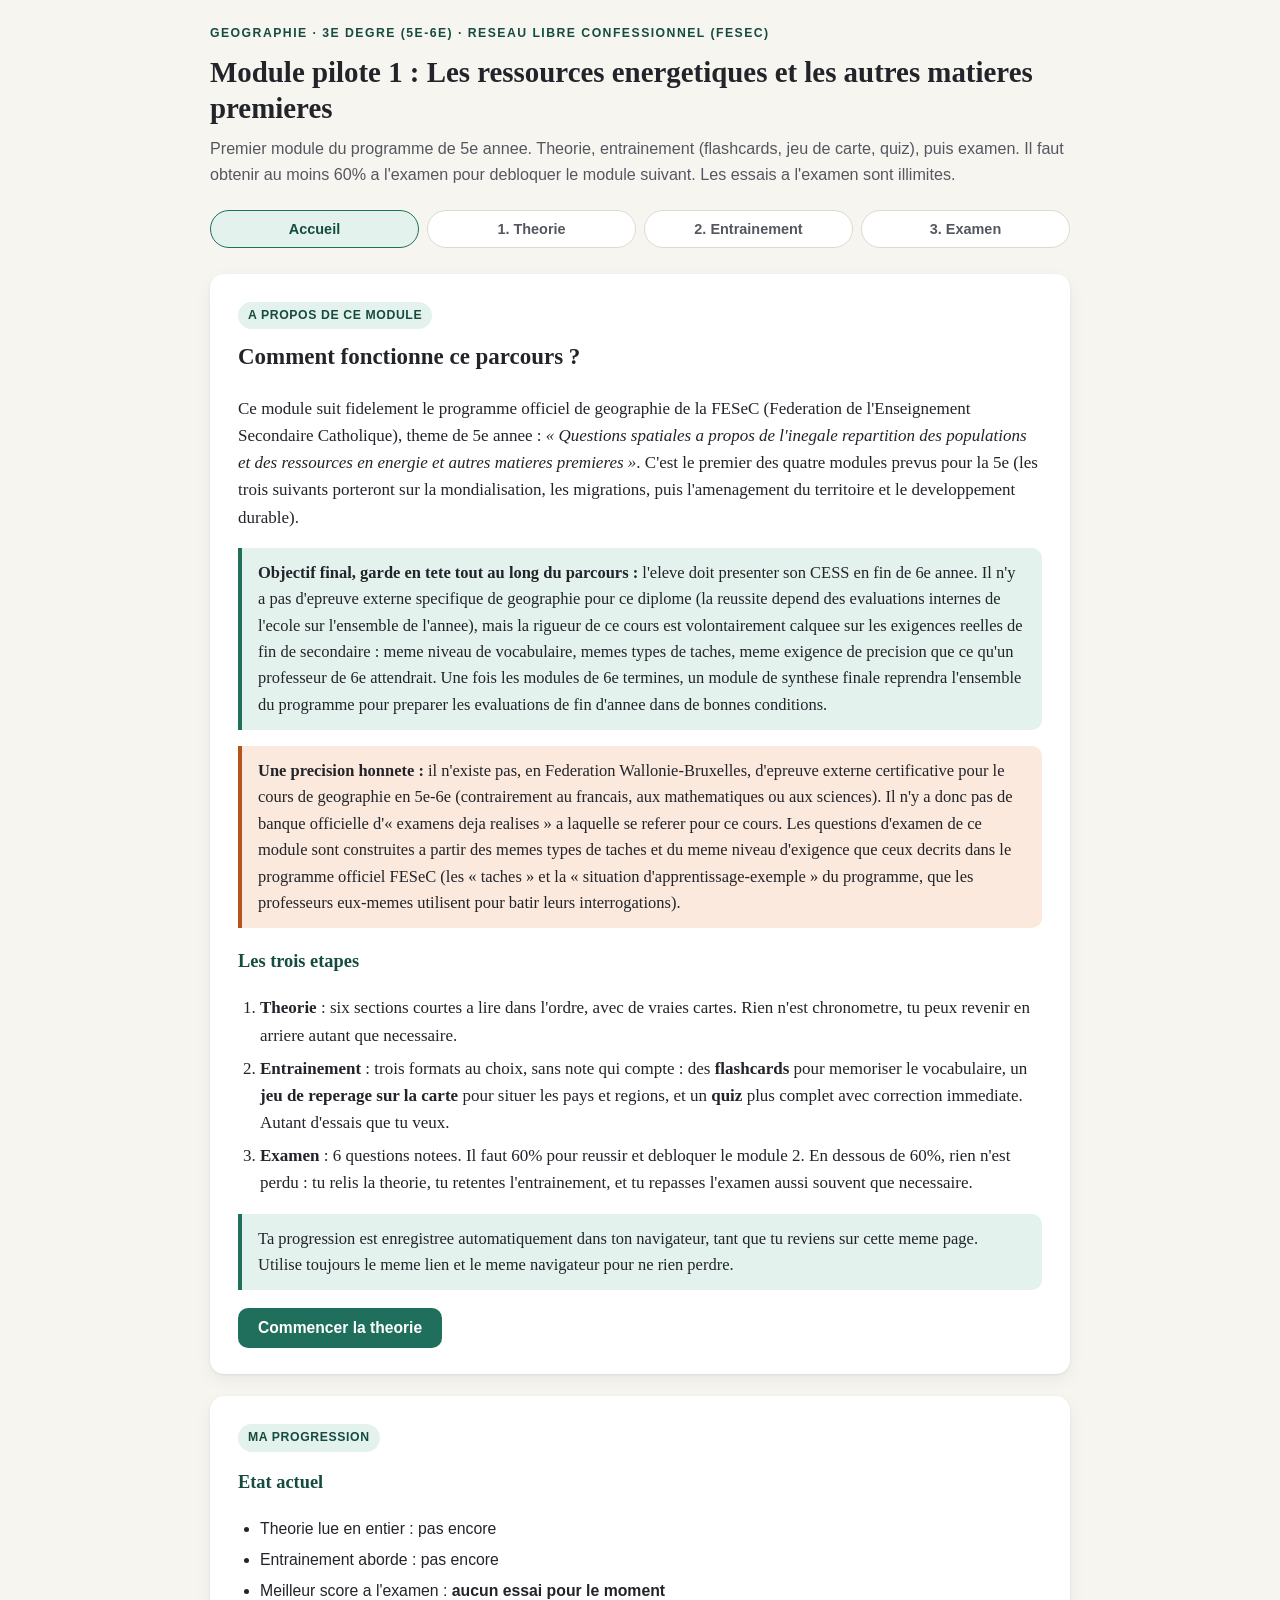
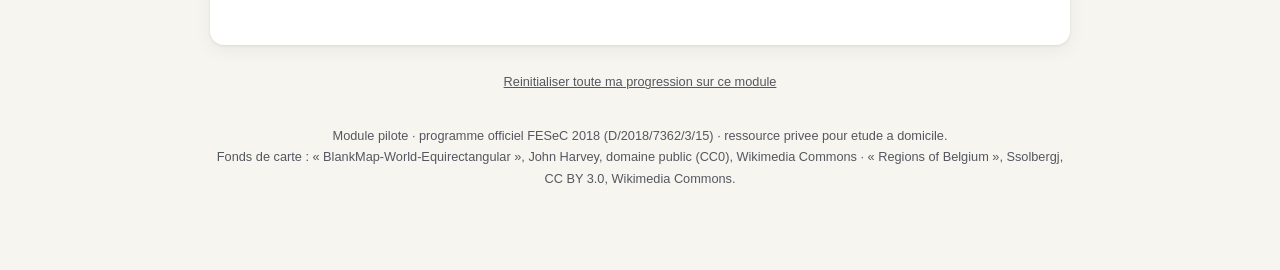
==== index.html @ 1ab4c72f "Ajoute le module pilote 1 : ressources energetiques et matieres premieres Theorie avec vraies cartes" ====
<!DOCTYPE html>
<html lang="fr">
<head>
<meta charset="UTF-8">
<meta name="viewport" content="width=device-width, initial-scale=1.0">
<title>Geographie 5e - Module 1 : Ressources energetiques</title>
<style>
  :root{
    --bg:#f7f5f0;
    --panel:#ffffff;
    --ink:#22242a;
    --ink-soft:#54575f;
    --accent:#1f6f5c;
    --accent-dark:#154c3f;
    --accent-soft:#e4f2ee;
    --warn:#b5541c;
    --warn-soft:#fbe9dd;
    --danger:#a3283f;
    --danger-soft:#fbe4e8;
    --ok:#1f6f5c;
    --ok-soft:#e4f2ee;
    --border:#dedad0;
    --shadow: 0 1px 3px rgba(0,0,0,0.08), 0 6px 18px rgba(0,0,0,0.05);
    --radius: 14px;
    font-size: 17px;
  }
  *{box-sizing:border-box;}
  body{
    margin:0;
    background:var(--bg);
    color:var(--ink);
    font-family: "Iowan Old Style","Georgia","Charter",serif;
    line-height:1.6;
  }
  .app{
    max-width: 900px;
    margin: 0 auto;
    padding: 24px 20px 80px;
  }
  header.top{
    display:flex;
    flex-direction:column;
    gap:10px;
    margin-bottom: 22px;
  }
  .eyebrow{
    font-family: "Helvetica Neue", Arial, sans-serif;
    text-transform: uppercase;
    letter-spacing: 0.12em;
    font-size: 0.72rem;
    color: var(--accent-dark);
    font-weight: 700;
  }
  h1{
    font-size: 1.7rem;
    margin: 0;
    line-height:1.25;
  }
  .subtitle{
    color: var(--ink-soft);
    font-family: "Helvetica Neue", Arial, sans-serif;
    font-size: 0.95rem;
    margin: 0;
  }

  nav.stepper{
    display:flex;
    gap:8px;
    flex-wrap:wrap;
    font-family: "Helvetica Neue", Arial, sans-serif;
    margin: 18px 0 26px;
  }
  .step-btn{
    flex:1 1 140px;
    border: 1.5px solid var(--border);
    background: var(--panel);
    border-radius: 999px;
    padding: 10px 14px;
    font-size: 0.85rem;
    font-weight:600;
    color: var(--ink-soft);
    cursor:pointer;
    text-align:center;
    transition: all .15s ease;
  }
  .step-btn.active{
    border-color: var(--accent);
    color: var(--accent-dark);
    background: var(--accent-soft);
  }
  .step-btn.done::before{
    content: "\2713  ";
  }

  .panel{
    background: var(--panel);
    border-radius: var(--radius);
    box-shadow: var(--shadow);
    padding: 26px 28px;
    margin-bottom: 22px;
  }

  .badge{
    display:inline-block;
    font-family:"Helvetica Neue", Arial, sans-serif;
    font-size:0.72rem;
    font-weight:700;
    letter-spacing:.05em;
    text-transform:uppercase;
    padding: 4px 10px;
    border-radius: 999px;
    background: var(--accent-soft);
    color: var(--accent-dark);
    margin-bottom: 10px;
  }
  .badge.warn{ background:var(--warn-soft); color:var(--warn); }

  h2{ font-size:1.35rem; margin-top:0; }
  h3{ font-size:1.08rem; color:var(--accent-dark); }

  .callout{
    border-left: 4px solid var(--accent);
    background: var(--accent-soft);
    padding: 12px 16px;
    border-radius: 0 10px 10px 0;
    margin: 16px 0;
    font-size: 0.97rem;
  }
  .callout.warn{ border-color: var(--warn); background: var(--warn-soft); }
  .callout.piege{ border-color:#8a6d1f; background:#fbf3dd; }

  table.data{
    width:100%;
    border-collapse: collapse;
    margin: 14px 0;
    font-family:"Helvetica Neue", Arial, sans-serif;
    font-size: 0.92rem;
  }
  table.data caption{
    text-align:left;
    font-size: 0.8rem;
    color: var(--ink-soft);
    margin-bottom:6px;
    font-style: italic;
  }
  table.data th, table.data td{
    border: 1px solid var(--border);
    padding: 8px 10px;
    text-align:left;
  }
  table.data th{ background: #f0ede4; }

  /* --- cartes reelles --- */
  .world-map-wrap{
    position:relative;
    width:100%;
    background:#eaf1ee;
    border-radius: 10px;
    overflow:hidden;
    margin: 14px 0;
  }
  .world-map-base{ width:100%; display:block; }
  .world-map-overlay{ position:absolute; top:0; left:0; width:100%; height:100%; }
  .map-caption{
    font-family:"Helvetica Neue", Arial, sans-serif;
    font-size: 0.78rem;
    color: var(--ink-soft);
    font-style: italic;
    margin-top: -6px;
    margin-bottom: 14px;
  }
  .belgium-map-wrap{
    max-width: 320px;
    margin: 14px auto;
  }
  .belgium-map-wrap svg{ width:100%; height:auto; display:block; }
  .belgium-legend{
    display:flex;
    gap:16px;
    flex-wrap:wrap;
    justify-content:center;
    font-family:"Helvetica Neue", Arial, sans-serif;
    font-size: 0.82rem;
    margin-top: 8px;
  }
  .belgium-legend span{ display:flex; align-items:center; gap:6px; }
  .legend-dot{ width:12px; height:12px; border-radius:3px; display:inline-block; }

  .btn{
    font-family:"Helvetica Neue", Arial, sans-serif;
    font-weight:700;
    font-size: 0.92rem;
    padding: 11px 20px;
    border-radius: 10px;
    border: none;
    cursor:pointer;
    background: var(--accent);
    color: #fff;
    transition: transform .1s ease, background .15s ease;
  }
  .btn:hover{ background: var(--accent-dark); }
  .btn:active{ transform: scale(0.98); }
  .btn.secondary{
    background: transparent;
    color: var(--accent-dark);
    border: 1.5px solid var(--accent);
  }
  .btn:disabled{ opacity:0.4; cursor:not-allowed; }
  .btn-row{ display:flex; gap:10px; flex-wrap:wrap; margin-top: 18px; }

  .theory-nav{
    display:flex;
    justify-content:space-between;
    align-items:center;
    margin-top: 24px;
    font-family:"Helvetica Neue", Arial, sans-serif;
  }
  .theory-progress{ font-size:0.8rem; color:var(--ink-soft); }

  .question{
    border-top: 1px solid var(--border);
    padding-top: 18px;
    margin-top: 18px;
  }
  .question:first-of-type{ border-top:none; margin-top:0; padding-top:0; }
  .q-number{
    font-family:"Helvetica Neue", Arial, sans-serif;
    font-size:0.75rem;
    font-weight:700;
    color: var(--accent-dark);
    text-transform:uppercase;
    letter-spacing:.05em;
  }
  .q-points{ color: var(--ink-soft); font-weight:400; }
  .q-prompt{ margin: 6px 0 12px; font-size:1.02rem; }

  .options label{
    display:block;
    padding: 9px 12px;
    border: 1.5px solid var(--border);
    border-radius: 10px;
    margin-bottom: 8px;
    cursor:pointer;
    font-family:"Helvetica Neue", Arial, sans-serif;
    font-size: 0.94rem;
  }
  .options label:hover{ border-color: var(--accent); }
  .options input{ margin-right:8px; }

  select.match-select{
    font-family:"Helvetica Neue", Arial, sans-serif;
    padding: 6px 8px;
    border-radius: 8px;
    border: 1.5px solid var(--border);
    font-size: 0.9rem;
  }
  .match-row{
    display:flex;
    justify-content:space-between;
    align-items:center;
    gap: 12px;
    padding: 8px 0;
  }
  .match-row .left{ font-size:0.94rem; }

  textarea.open-answer{
    width:100%;
    min-height: 90px;
    font-family: "Iowan Old Style","Georgia",serif;
    font-size: 0.96rem;
    padding: 10px;
    border-radius: 10px;
    border: 1.5px solid var(--border);
    resize: vertical;
  }
  input.text-answer{
    font-family:"Helvetica Neue", Arial, sans-serif;
    padding: 8px 10px;
    border-radius: 8px;
    border: 1.5px solid var(--border);
    font-size: 0.94rem;
    width: 240px;
    max-width:100%;
  }

  .feedback{
    margin-top: 10px;
    padding: 10px 14px;
    border-radius: 10px;
    font-family:"Helvetica Neue", Arial, sans-serif;
    font-size: 0.9rem;
    display:none;
  }
  .feedback.show{ display:block; }
  .feedback.correct{ background: var(--ok-soft); color: var(--accent-dark); }
  .feedback.incorrect{ background: var(--danger-soft); color: var(--danger); }
  .feedback.partial{ background: var(--warn-soft); color: var(--warn); }
  .feedback .model{ margin-top:8px; font-style: italic; color: var(--ink-soft); }

  .check-btn{
    margin-top: 10px;
    font-family:"Helvetica Neue", Arial, sans-serif;
    font-size: 0.85rem;
    padding: 7px 14px;
    border-radius: 8px;
    border: 1.5px solid var(--accent);
    background: #fff;
    color: var(--accent-dark);
    cursor:pointer;
    font-weight:600;
  }

  .score-box{ text-align:center; padding: 28px 20px; }
  .score-number{
    font-family:"Helvetica Neue", Arial, sans-serif;
    font-size: 3rem;
    font-weight: 800;
    margin: 6px 0;
  }
  .score-number.pass{ color: var(--accent-dark); }
  .score-number.fail{ color: var(--danger); }

  .lock-card{
    border: 1.5px dashed var(--border);
    border-radius: var(--radius);
    padding: 22px;
    text-align:center;
    color: var(--ink-soft);
    font-family:"Helvetica Neue", Arial, sans-serif;
  }
  .unlock-card{
    border: 1.5px solid var(--accent);
    background: var(--accent-soft);
    border-radius: var(--radius);
    padding: 22px;
    text-align:center;
  }

  footer.foot{
    text-align:center;
    color: var(--ink-soft);
    font-family:"Helvetica Neue", Arial, sans-serif;
    font-size: 0.75rem;
    margin-top: 30px;
    line-height:1.7;
  }

  .view{ display:none; }
  .view.active{ display:block; }

  .reset-link{
    font-family:"Helvetica Neue", Arial, sans-serif;
    font-size: 0.75rem;
    color: var(--ink-soft);
    text-decoration: underline;
    cursor:pointer;
    background:none;
    border:none;
    padding:0;
  }

  ul.clean, ol.clean{ padding-left: 22px; }
  ul.clean li, ol.clean li{ margin-bottom: 6px; }

  .attempts-history{
    font-family:"Helvetica Neue", Arial, sans-serif;
    font-size: 0.85rem;
    color: var(--ink-soft);
    margin-top: 18px;
  }
  .attempts-history table{ width:100%; border-collapse:collapse; }
  .attempts-history td, .attempts-history th{ padding:4px 8px; border-bottom:1px solid var(--border); }

  /* --- sous-navigation Exercices --- */
  .subnav{
    display:flex;
    gap:8px;
    flex-wrap:wrap;
    margin-bottom: 18px;
    font-family:"Helvetica Neue", Arial, sans-serif;
  }
  .subnav-btn{
    border: 1.5px solid var(--border);
    background: #fff;
    border-radius: 999px;
    padding: 7px 16px;
    font-size: 0.83rem;
    font-weight:600;
    color: var(--ink-soft);
    cursor:pointer;
  }
  .subnav-btn.active{ border-color: var(--accent); background: var(--accent-soft); color: var(--accent-dark); }
  .ex-tab{ display:none; }
  .ex-tab.active{ display:block; }

  /* --- flashcards --- */
  .flashcard{
    perspective: 1200px;
    width: 100%;
    max-width: 440px;
    height: 220px;
    margin: 6px auto 16px;
    cursor: pointer;
  }
  .flashcard-inner{
    position: relative;
    width:100%; height:100%;
    transition: transform .5s;
    transform-style: preserve-3d;
  }
  .flashcard.flipped .flashcard-inner{ transform: rotateY(180deg); }
  .flashcard-face{
    position:absolute; inset:0;
    backface-visibility:hidden;
    border-radius: 14px;
    display:flex; align-items:center; justify-content:center;
    text-align:center; padding: 22px;
    box-shadow: var(--shadow);
    font-family:"Helvetica Neue", Arial, sans-serif;
  }
  .flashcard-face.front{ background: var(--accent-soft); color: var(--accent-dark); font-weight:700; font-size: 1.3rem; }
  .flashcard-face.back{ background:#fff; border: 1.5px solid var(--accent); color: var(--ink); font-size: 0.98rem; transform: rotateY(180deg); }
  .flashcard-progress{
    text-align:center;
    font-family:"Helvetica Neue", Arial, sans-serif;
    font-size: 0.85rem;
    color: var(--ink-soft);
    margin-bottom: 6px;
  }
  .fc-controls{ display:flex; gap:10px; justify-content:center; flex-wrap:wrap; margin-top:10px; }
  .btn.know{ background: var(--accent); }
  .btn.review{ background: var(--warn); }

  /* --- jeu de la carte --- */
  .game-score{
    font-family:"Helvetica Neue", Arial, sans-serif;
    font-size: 0.85rem;
    color: var(--ink-soft);
    margin-bottom: 6px;
  }
</style>
</head>
<body>
<div class="app">

  <header class="top">
    <div class="eyebrow">Geographie &middot; 3e degre (5e-6e) &middot; Reseau libre confessionnel (FESeC)</div>
    <h1>Module pilote 1 : Les ressources energetiques et les autres matieres premieres</h1>
    <p class="subtitle">Premier module du programme de 5e annee. Theorie, entrainement (flashcards, jeu de carte, quiz), puis examen. Il faut obtenir au moins 60% a l'examen pour debloquer le module suivant. Les essais a l'examen sont illimites.</p>
  </header>

  <nav class="stepper">
    <button class="step-btn" data-view="accueil" onclick="goTo('accueil')">Accueil</button>
    <button class="step-btn" data-view="theorie" onclick="goTo('theorie')">1. Theorie</button>
    <button class="step-btn" data-view="exercices" onclick="goTo('exercices')">2. Entrainement</button>
    <button class="step-btn" data-view="examen" onclick="goTo('examen')">3. Examen</button>
  </nav>

  <!-- ================= ACCUEIL ================= -->
  <section id="view-accueil" class="view">
    <div class="panel">
      <span class="badge">A propos de ce module</span>
      <h2>Comment fonctionne ce parcours ?</h2>
      <p>Ce module suit fidelement le programme officiel de geographie de la FESeC (Federation de l'Enseignement Secondaire Catholique), theme de 5e annee : <em>« Questions spatiales a propos de l'inegale repartition des populations et des ressources en energie et autres matieres premieres »</em>. C'est le premier des quatre modules prevus pour la 5e (les trois suivants porteront sur la mondialisation, les migrations, puis l'amenagement du territoire et le developpement durable).</p>
      <div class="callout">
        <strong>Objectif final, garde en tete tout au long du parcours :</strong> l'eleve doit presenter son CESS en fin de 6e annee. Il n'y a pas d'epreuve externe specifique de geographie pour ce diplome (la reussite depend des evaluations internes de l'ecole sur l'ensemble de l'annee), mais la rigueur de ce cours est volontairement calquee sur les exigences reelles de fin de secondaire : meme niveau de vocabulaire, memes types de taches, meme exigence de precision que ce qu'un professeur de 6e attendrait. Une fois les modules de 6e termines, un module de synthese finale reprendra l'ensemble du programme pour preparer les evaluations de fin d'annee dans de bonnes conditions.
      </div>
      <div class="callout warn">
        <strong>Une precision honnete :</strong> il n'existe pas, en Federation Wallonie-Bruxelles, d'epreuve externe certificative pour le cours de geographie en 5e-6e (contrairement au francais, aux mathematiques ou aux sciences). Il n'y a donc pas de banque officielle d'« examens deja realises » a laquelle se referer pour ce cours. Les questions d'examen de ce module sont construites a partir des memes types de taches et du meme niveau d'exigence que ceux decrits dans le programme officiel FESeC (les « taches » et la « situation d'apprentissage-exemple » du programme, que les professeurs eux-memes utilisent pour batir leurs interrogations).
      </div>
      <h3>Les trois etapes</h3>
      <ol class="clean">
        <li><strong>Theorie</strong> : six sections courtes a lire dans l'ordre, avec de vraies cartes. Rien n'est chronometre, tu peux revenir en arriere autant que necessaire.</li>
        <li><strong>Entrainement</strong> : trois formats au choix, sans note qui compte : des <strong>flashcards</strong> pour memoriser le vocabulaire, un <strong>jeu de reperage sur la carte</strong> pour situer les pays et regions, et un <strong>quiz</strong> plus complet avec correction immediate. Autant d'essais que tu veux.</li>
        <li><strong>Examen</strong> : 6 questions notees. Il faut 60% pour reussir et debloquer le module 2. En dessous de 60%, rien n'est perdu : tu relis la theorie, tu retentes l'entrainement, et tu repasses l'examen aussi souvent que necessaire.</li>
      </ol>
      <div class="callout">
        Ta progression est enregistree automatiquement dans ton navigateur, tant que tu reviens sur cette meme page. Utilise toujours le meme lien et le meme navigateur pour ne rien perdre.
      </div>
      <div class="btn-row">
        <button class="btn" onclick="goTo('theorie')">Commencer la theorie</button>
      </div>
    </div>

    <div id="progress-summary" class="panel"></div>

    <div style="text-align:center; margin-top: 10px;">
      <button class="reset-link" onclick="resetProgress()">Reinitialiser toute ma progression sur ce module</button>
    </div>
  </section>

  <!-- ================= THEORIE ================= -->
  <section id="view-theorie" class="view">
    <div class="panel">
      <span class="badge">Theorie</span>
      <div id="theory-slides"></div>
      <div class="theory-nav">
        <button class="btn secondary" id="theory-prev" onclick="theoryStep(-1)">Precedent</button>
        <span class="theory-progress" id="theory-progress-label"></span>
        <button class="btn" id="theory-next" onclick="theoryStep(1)">Suivant</button>
      </div>
    </div>
  </section>

  <!-- ================= EXERCICES / ENTRAINEMENT ================= -->
  <section id="view-exercices" class="view">
    <div class="panel">
      <span class="badge">Entrainement</span>
      <h2>Entraine-toi sans pression</h2>
      <p>Rien ici ne compte pour une note. Choisis un format, autant de fois que tu veux.</p>
      <div class="subnav">
        <button class="subnav-btn active" id="subnav-flashcards" onclick="switchExTab('flashcards')">Flashcards</button>
        <button class="subnav-btn" id="subnav-jeu" onclick="switchExTab('jeu')">Jeu de la carte</button>
        <button class="subnav-btn" id="subnav-quiz" onclick="switchExTab('quiz')">Quiz</button>
      </div>

      <div id="ex-tab-flashcards" class="ex-tab active">
        <p style="font-family:'Helvetica Neue',Arial,sans-serif; font-size:0.88rem; color:var(--ink-soft);">Retourne la carte, puis dis honnetement si tu savais la reponse. Les cartes « a revoir » repassent plus tard dans le paquet.</p>
        <div id="flashcards-area"></div>
      </div>

      <div id="ex-tab-jeu" class="ex-tab">
        <p style="font-family:'Helvetica Neue',Arial,sans-serif; font-size:0.88rem; color:var(--ink-soft);">Clique directement sur la carte pour situer le pays ou la region demandee. Vise large, l'important est de retenir la localisation.</p>
        <div id="game-area"></div>
      </div>

      <div id="ex-tab-quiz" class="ex-tab">
        <p style="font-family:'Helvetica Neue',Arial,sans-serif; font-size:0.88rem; color:var(--ink-soft);">Reponds, clique sur « Verifier », lis l'explication, puis passe a la suite.</p>
        <div id="exercices-list"></div>
      </div>

      <div class="btn-row">
        <button class="btn" onclick="markExerciseDone(); goTo('examen')">J'ai fini de m'entrainer, aller a l'examen</button>
      </div>
    </div>
  </section>

  <!-- ================= EXAMEN ================= -->
  <section id="view-examen" class="view">
    <div class="panel" id="exam-panel">
      <span class="badge warn">Examen &middot; valeur certificative</span>
      <h2>Examen : les ressources energetiques et matieres premieres</h2>
      <p>6 questions, 19 points au total. Seuil de reussite : 60% (soit 11,4 points, arrondis a 12/19). Essais illimites : si tu echoues, retourne relire la theorie ou t'entrainer avant de retenter.</p>
      <div id="exam-questions"></div>
      <div class="btn-row">
        <button class="btn" onclick="submitExam()">Corriger mon examen</button>
      </div>
      <div id="exam-result"></div>
      <div id="attempts-history" class="attempts-history"></div>
    </div>

    <div id="module-2-card"></div>
  </section>

  <footer class="foot">
    Module pilote &middot; programme officiel FESeC 2018 (D/2018/7362/3/15) &middot; ressource privee pour etude a domicile.<br>
    Fonds de carte : « BlankMap-World-Equirectangular », John Harvey, domaine public (CC0), Wikimedia Commons &middot; « Regions of Belgium », Ssolbergj, CC BY 3.0, Wikimedia Commons.
  </footer>
</div>

<script>
/* ============================================================
   ETAT ET PERSISTANCE
   ============================================================ */
const STORAGE_KEY = 'geo_5e6e_module1_v2';

function loadState(){
  try{
    const raw = localStorage.getItem(STORAGE_KEY);
    if(raw) return JSON.parse(raw);
  }catch(e){}
  return { theoryDone:false, exerciseDone:false, theoryStepSeen:0, attempts:[] };
}
function saveState(){
  try{ localStorage.setItem(STORAGE_KEY, JSON.stringify(state)); }catch(e){}
}
let state = loadState();

function bestScorePct(){
  if(!state.attempts.length) return 0;
  return Math.max(...state.attempts.map(a=>a.pct));
}
function hasPassed(){ return bestScorePct() >= 60; }

/* ============================================================
   NAVIGATION PRINCIPALE
   ============================================================ */
function goTo(view){
  document.querySelectorAll('.view').forEach(v=>v.classList.remove('active'));
  document.getElementById('view-'+view).classList.add('active');
  document.querySelectorAll('.step-btn').forEach(b=>b.classList.remove('active'));
  const btn = document.querySelector('.step-btn[data-view="'+view+'"]');
  if(btn) btn.classList.add('active');
  window.scrollTo({top:0, behavior:'smooth'});
  if(view === 'exercices' && !exTabInit.flashcards){ switchExTab('flashcards'); }
  refreshUI();
}

function refreshUI(){
  const stepTheorie = document.querySelector('.step-btn[data-view="theorie"]');
  const stepEx = document.querySelector('.step-btn[data-view="exercices"]');
  const stepExam = document.querySelector('.step-btn[data-view="examen"]');
  stepTheorie.classList.toggle('done', state.theoryDone);
  stepEx.classList.toggle('done', state.exerciseDone);
  stepExam.classList.toggle('done', hasPassed());

  renderProgressSummary();
  renderAttemptsHistory();
  renderModule2Card();
}

function renderProgressSummary(){
  const el = document.getElementById('progress-summary');
  const pct = bestScorePct();
  el.innerHTML = `
    <span class="badge">Ma progression</span>
    <h3 style="margin-top:6px;">Etat actuel</h3>
    <ul class="clean" style="font-family:'Helvetica Neue',Arial,sans-serif; font-size:0.93rem;">
      <li>Theorie lue en entier : ${state.theoryDone ? '<strong>oui</strong>' : 'pas encore'}</li>
      <li>Entrainement aborde : ${state.exerciseDone ? '<strong>oui</strong>' : 'pas encore'}</li>
      <li>Meilleur score a l'examen : <strong>${state.attempts.length ? pct.toFixed(0)+'%' : 'aucun essai pour le moment'}</strong> ${hasPassed() ? '(module reussi)' : ''}</li>
    </ul>
  `;
}

function renderAttemptsHistory(){
  const el = document.getElementById('attempts-history');
  if(!state.attempts.length){ el.innerHTML=''; return; }
  let rows = state.attempts.map((a,i)=>`<tr><td>Essai ${i+1}</td><td>${a.date}</td><td>${a.pct.toFixed(0)}%</td><td>${a.pct>=60?'Reussi':'A retenter'}</td></tr>`).join('');
  el.innerHTML = `<h3>Historique de tes essais a l'examen</h3><table><tr><th></th><th>Date</th><th>Score</th><th>Resultat</th></tr>${rows}</table>`;
}

function renderModule2Card(){
  const el = document.getElementById('module-2-card');
  if(hasPassed()){
    el.innerHTML = `
      <div class="unlock-card">
        <h3 style="margin-top:0;">Module 2 debloque : Les flux de marchandises et la mondialisation</h3>
        <p>Bravo, tu maitrises la disponibilite des ressources et le concept d'atouts/contraintes. Demande-le quand tu es pret a continuer.</p>
      </div>`;
  } else {
    el.innerHTML = `
      <div class="lock-card">
        Module 2 verrouille. Il se debloquera des que tu auras obtenu au moins 60% a cet examen.
      </div>`;
  }
}

function resetProgress(){
  if(!confirm("Effacer toute ta progression sur ce module (theorie, entrainement, essais d'examen) ? Cette action est irreversible.")) return;
  state = { theoryDone:false, exerciseDone:false, theoryStepSeen:0, attempts:[] };
  saveState();
  buildExercises();
  buildExam();
  theoryIndex = 0;
  renderTheorySlide();
  refreshUI();
  goTo('accueil');
}

function markExerciseDone(){
  state.exerciseDone = true;
  saveState();
}

/* ============================================================
   OUTILS DE COMPARAISON DE TEXTE
   ============================================================ */
function normalize(str){
  return (str||'').toString().toLowerCase()
    .normalize('NFD').replace(/[̀-ͯ]/g,'')
    .replace(/[^a-z0-9 ]/g,' ')
    .replace(/\s+/g,' ')
    .trim();
}
function textMatches(input, accepted){
  const n = normalize(input);
  return accepted.some(a => n === normalize(a) || (n.length>2 && n.includes(normalize(a))));
}

/* ============================================================
   CARTE DU MONDE REELLE (equirectangulaire) + reperes
   ============================================================ */
const WORLD_VB = { w: 2752.766, h: 1537.631 };
function geoXY(lon, lat){
  return { x: (lon + 180) / 360 * WORLD_VB.w, y: (90 - lat) / 180 * WORLD_VB.h };
}
function renderWorldMap(container, opts){
  opts = opts || {};
  const markers = opts.markers || [];
  container.innerHTML = `
    <div class="world-map-wrap">
      <img src="assets/maps/world.svg" class="world-map-base" alt="Carte du monde (fond de carte reel, projection equirectangulaire)">
      <svg class="world-map-overlay" viewBox="0 0 ${WORLD_VB.w} ${WORLD_VB.h}" preserveAspectRatio="xMidYMid meet"></svg>
    </div>
  `;
  const svg = container.querySelector('.world-map-overlay');
  markers.forEach(m=>{
    const p = geoXY(m.lon, m.lat);
    const c = document.createElementNS('http://www.w3.org/2000/svg','circle');
    c.setAttribute('cx', p.x); c.setAttribute('cy', p.y); c.setAttribute('r', m.r || 22);
    c.setAttribute('fill', m.color || '#1f6f5c');
    c.setAttribute('stroke', '#fff'); c.setAttribute('stroke-width', 5);
    svg.appendChild(c);
    if(m.label){
      const t = document.createElementNS('http://www.w3.org/2000/svg','text');
      t.setAttribute('x', p.x + (m.dx!==undefined ? m.dx : 28));
      t.setAttribute('y', p.y + (m.dy!==undefined ? m.dy : 8));
      t.setAttribute('font-size', 38);
      t.setAttribute('font-family', 'Helvetica Neue, Arial, sans-serif');
      t.setAttribute('font-weight', 700);
      t.setAttribute('fill', m.color || '#1f6f5c');
      t.setAttribute('stroke', '#fff');
      t.setAttribute('stroke-width', 6);
      t.setAttribute('paint-order', 'stroke');
      t.textContent = m.label;
      svg.appendChild(t);
    }
  });
  if(opts.onClick){
    svg.style.cursor = 'crosshair';
    svg.addEventListener('click', function(evt){
      const pt = svg.createSVGPoint();
      pt.x = evt.clientX; pt.y = evt.clientY;
      const loc = pt.matrixTransform(svg.getScreenCTM().inverse());
      opts.onClick(loc, svg);
    });
  }
  return svg;
}

let _belgiumSvgCache = null;
async function loadBelgiumSvgMarkup(){
  if(_belgiumSvgCache) return _belgiumSvgCache;
  const res = await fetch('assets/maps/belgium-regions.svg');
  const txt = await res.text();
  _belgiumSvgCache = txt.replace(/^[\s\S]*?<svg/,'<svg');
  return _belgiumSvgCache;
}
function tagBelgiumRegions(container){
  const colorToRegion = { 'f2536b':'Wallonie', 'fab274':'Flandre', '2385d2':'Bruxelles' };
  container.querySelectorAll('path').forEach(p=>{
    const style = p.getAttribute('style') || '';
    const m = style.match(/fill:\s*#([0-9a-fA-F]{6})/);
    if(m && colorToRegion[m[1].toLowerCase()]){
      p.dataset.region = colorToRegion[m[1].toLowerCase()];
      p.style.cursor = 'pointer';
    }
  });
}

/* ============================================================
   THEORIE : CONTENU
   ============================================================ */
const theorySlides = [
{
  title: "1. Objectifs de ce module",
  html: `
    <p>Le programme officiel fixe l'objectif suivant pour la 5e annee : faire prendre conscience que l'acces aux ressources en energie et aux autres matieres premieres genere des flux considerables, et que les actions humaines pour en faciliter l'acces ont des effets sur l'environnement naturel et humain.</p>
    <p>Ce premier module se concentre sur la premiere brique de ce raisonnement : <strong>comprendre pourquoi ces ressources ne sont pas reparties de la meme facon partout sur Terre</strong>, et ce que cela change pour les pays concernes.</p>
    <div class="callout">
      <strong>A la fin de ce module, tu seras capable de :</strong>
      <ul class="clean">
        <li>definir et utiliser correctement : sous-sol, mine, energie renouvelable/non renouvelable, energie primaire/secondaire ;</li>
        <li>decrire une repartition spatiale de ressources a partir d'une vraie carte ou d'un tableau de donnees ;</li>
        <li>expliquer une situation en termes d'atouts et de contraintes spatiales ;</li>
        <li>situer sur une carte les grandes regions productrices dans le monde.</li>
      </ul>
    </div>
    <p><strong>Rappel utile :</strong> les concepts d'« atouts et contraintes » et de « continuites et discontinuites spatiales » ont deja ete vus en 3e et 4e annees, a propos des risques naturels puis de l'eau et de la nourriture. Ce module applique exactement le meme raisonnement, mais a l'energie et aux matieres premieres.</p>
  `
},
{
  title: "2. Les ressources energetiques : de quoi parle-t-on ?",
  html: `
    <p>Pour parler correctement de ce sujet, il faut maitriser quatre notions de base.</p>
    <table class="data">
      <tr><th>Notion</th><th>Definition</th><th>Exemple</th></tr>
      <tr><td><strong>Sous-sol</strong></td><td>Ce qui se trouve sous la surface du sol : roches, minerais, hydrocarbures.</td><td>Le petrole se trouve dans le sous-sol, parfois sous plusieurs kilometres de roche.</td></tr>
      <tr><td><strong>Mine</strong></td><td>Lieu d'extraction d'une ressource solide du sous-sol.</td><td>Les mines de cuivre du Chili, les mines de cobalt de RD Congo.</td></tr>
      <tr><td><strong>Energie renouvelable</strong></td><td>Source d'energie qui se reconstitue naturellement a l'echelle d'une vie humaine.</td><td>Soleil, vent, eau (hydroelectricite), bois (si la foret est geree durablement).</td></tr>
      <tr><td><strong>Energie non renouvelable</strong></td><td>Source d'energie disponible en quantite limitee, qui s'epuise a l'usage.</td><td>Petrole, gaz naturel, charbon, uranium.</td></tr>
    </table>
    <p>Une autre distinction, plus technique mais essentielle, est celle entre <strong>energie primaire</strong> et <strong>energie secondaire</strong>.</p>
    <div class="callout">
      <strong>Energie primaire</strong> : telle qu'on la trouve directement dans la nature, avant toute transformation (petrole brut, gaz naturel brut, charbon, vent, rayonnement solaire).<br>
      <strong>Energie secondaire</strong> : obtenue apres transformation d'une energie primaire (essence, electricite, gaz naturel liquefie).
    </div>
    <div class="callout piege">
      <strong>Piege frequent :</strong> l'electricite n'est jamais une energie primaire, meme quand elle provient d'une source renouvelable comme le vent. Le vent est l'energie primaire ; l'electricite produite par l'eolienne est l'energie secondaire.
    </div>
  `
},
{
  title: "3. Une repartition inegale a l'echelle mondiale",
  html: `
    <p>Le sous-sol terrestre n'a pas la meme composition partout : cela depend de l'histoire geologique de chaque region. Les ressources energetiques et les matieres premieres sont donc <strong>concentrees dans certaines zones</strong> et absentes ailleurs.</p>
    <div id="theory-map-3"></div>
    <p class="map-caption">Carte reelle (projection equirectangulaire). Points verts : grandes zones de production d'hydrocarbures. Points orange : grandes zones minieres.</p>
    <ul class="clean">
      <li><strong>Hydrocarbures (petrole, gaz)</strong> : golfe Persique, golfe du Mexique, mer du Nord, Siberie occidentale (Russie).</li>
      <li><strong>Minerais et metaux</strong> : Copperbelt d'Afrique centrale (cuivre, cobalt : Zambie, Republique democratique du Congo), Cordillere des Andes (cuivre, lithium : Chili, Perou), Australie occidentale (fer, lithium), Kazakhstan (uranium).</li>
    </ul>
    <table class="data">
      <caption>Tableau 1. Principaux pays producteurs de petrole brut (ordre de grandeur, debut des annees 2020, en millions de barils par jour)</caption>
      <tr><th>Pays</th><th>Production approximative</th></tr>
      <tr><td>Etats-Unis</td><td>19 a 20</td></tr>
      <tr><td>Arabie saoudite</td><td>11 a 12</td></tr>
      <tr><td>Russie</td><td>10 a 11</td></tr>
      <tr><td>Canada</td><td>environ 5,5</td></tr>
      <tr><td>Irak</td><td>environ 4,5</td></tr>
      <tr><td>Chine</td><td>environ 4,5</td></tr>
    </table>
    <p>Dans ce tableau (Russie comptee comme pays europeen pour cet exercice), on observe une concentration sur un petit nombre de pays. C'est exactement ce que veut dire l'expression <strong>« repartition inegale »</strong>.</p>
  `,
  postRender: function(){
    renderWorldMap(document.getElementById('theory-map-3'), {
      markers: [
        {lon:51, lat:26, color:'#1f6f5c', r:24, label:'Golfe Persique', dx:30, dy:-14},
        {lon:3, lat:56, color:'#1f6f5c', r:20, label:'Mer du Nord', dx:30, dy:0},
        {lon:-90, lat:25, color:'#1f6f5c', r:20, label:'Golfe du Mexique', dx:-320, dy:0},
        {lon:75, lat:62, color:'#1f6f5c', r:20, label:'Siberie occ.', dx:30, dy:0},
        {lon:27, lat:-11, color:'#b5541c', r:22, label:'Copperbelt', dx:30, dy:0},
        {lon:-70, lat:-30, color:'#b5541c', r:22, label:'Andes', dx:-220, dy:0},
        {lon:122, lat:-25, color:'#b5541c', r:22, label:'Australie occ.', dx:30, dy:0},
        {lon:67, lat:48, color:'#b5541c', r:20, label:'Kazakhstan', dx:30, dy:-14}
      ]
    });
  }
},
{
  title: "4. Le concept d'atouts et de contraintes",
  html: `
    <p>Posseder une ressource dans son sous-sol n'est ni un hasard sans consequence, ni une garantie automatique de richesse. C'est un <strong>atout spatial</strong> : un element du territoire qui favorise le developpement des activites humaines. A l'inverse, l'absence de cette ressource, ou la difficulte a l'exploiter, constitue une <strong>contrainte spatiale</strong>.</p>
    <div class="callout">
      Un meme element peut etre un atout pour une activite et une contrainte pour une autre. Un relief tres montagneux est une contrainte pour l'agriculture, mais peut etre un atout pour l'hydroelectricite (barrages, denivele).
    </div>
    <h3>Deux situations contrastees</h3>
    <div id="theory-map-4"></div>
    <p><strong>La Norvege</strong> dispose d'importantes reserves de petrole et de gaz en mer du Nord, decouvertes a la fin des annees 1960. Son relief tres accidente, fait de fjords profonds, est une contrainte pour les infrastructures terrestres, mais un atout pour la production d'hydroelectricite. Ces deux atouts combines expliquent pourquoi la Norvege exporte une grande partie de son energie plutot que d'en dependre.</p>
    <p><strong>La Belgique</strong>, a l'inverse, ne dispose pratiquement d'aucune reserve exploitable de petrole ou de gaz naturel dans son sous-sol. Elle importe la quasi-totalite de l'energie fossile qu'elle consomme. C'est une contrainte structurelle qui pousse le pays a diversifier ses sources (nucleaire, eolien en mer du Nord, importations par pipeline et par bateau).</p>
    <div class="callout piege">
      <strong>Piege frequent :</strong> « atout » et « contrainte » ne sont pas des jugements de valeur sur un pays (« riche » ou « pauvre », « bien » ou « mal »). Ce sont des caracteristiques spatiales objectives que l'on peut observer et decrire, independamment du niveau de developpement du pays.
    </div>
  `,
  postRender: function(){
    renderWorldMap(document.getElementById('theory-map-4'), {
      markers: [
        {lon:8, lat:61, color:'#1f6f5c', r:22, label:'Norvege (atout)', dx:30, dy:0},
        {lon:4.5, lat:50.5, color:'#a3283f', r:16, label:'Belgique (contrainte)', dx:20, dy:-20}
      ]
    });
  }
},
{
  title: "5. La demarche geographique : decrire une repartition",
  html: `
    <p>Face a une carte ou un tableau de donnees, la demarche geographique consiste toujours a suivre les memes etapes.</p>
    <ol class="clean">
      <li><strong>Identifier l'echelle</strong> : mondiale, continentale, europeenne, belge ? Cela change ce que l'on peut affirmer.</li>
      <li><strong>Decrire la repartition</strong> avec du vocabulaire precis : concentration, dispersion, continuite, discontinuite, inegalite, contraste. Toujours s'appuyer sur des reperes spatiaux nommes (pays, mers, region).</li>
      <li><strong>Comparer</strong> cette repartition avec une autre (par exemple la repartition de la population, ou celle d'une autre ressource) pour reperer des liens eventuels.</li>
      <li><strong>Traduire en atouts/contraintes</strong> pour les activites humaines du territoire concerne.</li>
    </ol>
    <div class="callout">
      <strong>Exemple de phrase bien construite :</strong> « La production mondiale de petrole est concentree sur un petit nombre de pays du Moyen-Orient, d'Amerique du Nord et de Russie, alors que de vastes regions comme l'Afrique subsaharienne ou l'Europe occidentale en produisent tres peu : c'est une repartition inegale, qui cree un atout majeur pour les premiers et une contrainte energetique pour les seconds. »
    </div>
    <h3>Une carte ou un croquis de qualite comprend toujours</h3>
    <ul class="clean">
      <li>un titre qui annonce ce qui est represente ;</li>
      <li>une legende claire ;</li>
      <li>une echelle ou un ordre de grandeur ;</li>
      <li>une orientation (le nord, sauf indication contraire) ;</li>
      <li>la source de l'information.</li>
    </ul>
  `
},
{
  title: "6. Reperes spatiaux a connaitre pour ce module",
  html: `
    <p>Pour ce module, il faut pouvoir situer, meme approximativement, les elements suivants sur une carte muette.</p>
    <table class="data">
      <tr><th>Ressource</th><th>Region ou pays a connaitre</th></tr>
      <tr><td>Petrole et gaz</td><td>Golfe Persique, mer du Nord, golfe du Mexique, Siberie occidentale</td></tr>
      <tr><td>Cuivre et lithium</td><td>Chili, Perou (Cordillere des Andes), Australie occidentale</td></tr>
      <tr><td>Cobalt</td><td>Republique democratique du Congo (la grande majorite de la production mondiale)</td></tr>
      <tr><td>Uranium</td><td>Kazakhstan (premier producteur mondial)</td></tr>
    </table>
    <p>A l'echelle europeenne et belge, le programme de 5e demande d'installer de nouveaux reperes (relief, cours d'eau et mers d'Europe). Pour ce module, voici la carte reelle des trois regions belges, utile pour situer la Belgique dans ses propres divisions administratives : la <strong>Region flamande</strong>, la <strong>Region wallonne</strong> et la petite <strong>Region de Bruxelles-Capitale</strong>, enclavee entre les deux autres.</p>
    <div class="belgium-map-wrap" id="theory-map-6"></div>
    <div class="belgium-legend">
      <span><i class="legend-dot" style="background:#fab274;"></i>Region flamande</span>
      <span><i class="legend-dot" style="background:#f2536b;"></i>Region wallonne</span>
      <span><i class="legend-dot" style="background:#2385d2;"></i>Region de Bruxelles-Capitale</span>
    </div>
    <p>Deux reperes a retenir pour ce module en particulier :</p>
    <ul class="clean">
      <li><strong>La mer du Nord</strong>, qui borde la Belgique et ou se trouvent a la fois des gisements d'hydrocarbures (cote britannique et norvegienne surtout) et un potentiel eolien exploite par la Belgique elle-meme.</li>
      <li>La Belgique, avec ses trois regions, est structurellement importatrice nette d'energie fossile : c'est une contrainte qui concerne le pays dans son ensemble, quelle que soit la region.</li>
    </ul>
    <div class="callout">
      Les autres reperes europeens du programme (Alpes, Rhin, mer Mediterranee, grands ensembles bioclimatiques...) seront installes progressivement dans les modules suivants, au moment ou ils deviennent utiles pour un exemple concret.
    </div>
    <p><strong>Tu as termine la theorie de ce module.</strong> Tu peux maintenant passer a l'entrainement : flashcards, jeu de la carte et quiz t'attendent, sans pression, avant l'examen.</p>
  `,
  postRender: function(){
    loadBelgiumSvgMarkup().then(markup=>{
      const el = document.getElementById('theory-map-6');
      el.innerHTML = markup;
    });
  }
}
];

let theoryIndex = 0;
function renderTheorySlide(){
  const s = theorySlides[theoryIndex];
  document.getElementById('theory-slides').innerHTML = `<h2>${s.title}</h2>${s.html}`;
  document.getElementById('theory-progress-label').textContent = `Section ${theoryIndex+1} / ${theorySlides.length}`;
  document.getElementById('theory-prev').disabled = theoryIndex === 0;
  const nextBtn = document.getElementById('theory-next');
  nextBtn.textContent = (theoryIndex === theorySlides.length - 1) ? 'Terminer la theorie' : 'Suivant';
  if(s.postRender) s.postRender();
}
function theoryStep(delta){
  if(delta > 0 && theoryIndex === theorySlides.length - 1){
    state.theoryDone = true;
    saveState();
    refreshUI();
    goTo('exercices');
    return;
  }
  theoryIndex = Math.max(0, Math.min(theorySlides.length - 1, theoryIndex + delta));
  if(theoryIndex+1 > (state.theoryStepSeen||0)){ state.theoryStepSeen = theoryIndex+1; saveState(); }
  renderTheorySlide();
  window.scrollTo({top:0, behavior:'smooth'});
}

/* ============================================================
   SOUS-NAVIGATION DE L'ENTRAINEMENT
   ============================================================ */
let exTabInit = { flashcards:false, jeu:false, quiz:false };
function switchExTab(tab){
  ['flashcards','jeu','quiz'].forEach(t=>{
    document.getElementById('subnav-'+t).classList.toggle('active', t===tab);
    document.getElementById('ex-tab-'+t).classList.toggle('active', t===tab);
  });
  if(tab==='flashcards' && !exTabInit.flashcards){ startFlashcards(); exTabInit.flashcards = true; }
  if(tab==='jeu' && !exTabInit.jeu){ startGame(); exTabInit.jeu = true; }
  if(tab==='quiz' && !exTabInit.quiz){ buildExercises(); exTabInit.quiz = true; }
}

/* ============================================================
   FLASHCARDS
   ============================================================ */
const flashcardBank = [
  {front:"Sous-sol", back:"Ce qui se trouve sous la surface du sol : roches, minerais, hydrocarbures."},
  {front:"Mine", back:"Lieu d'extraction d'une ressource solide du sous-sol (ex : cuivre, cobalt)."},
  {front:"Energie renouvelable", back:"Source d'energie qui se reconstitue naturellement a l'echelle d'une vie humaine (soleil, vent, eau)."},
  {front:"Energie non renouvelable", back:"Source d'energie disponible en quantite limitee, qui s'epuise a l'usage (petrole, gaz, charbon, uranium)."},
  {front:"Energie primaire", back:"Telle qu'on la trouve directement dans la nature, avant transformation (petrole brut, vent, soleil)."},
  {front:"Energie secondaire", back:"Obtenue apres transformation d'une energie primaire (essence, electricite, gaz naturel liquefie)."},
  {front:"Atout spatial", back:"Element du territoire qui favorise le developpement des activites humaines."},
  {front:"Contrainte spatiale", back:"Element du territoire qui complique le developpement des activites humaines."},
  {front:"Premier producteur mondial de cobalt", back:"La Republique democratique du Congo."},
  {front:"Premier producteur mondial d'uranium", back:"Le Kazakhstan."},
  {front:"Premier producteur mondial de lithium", back:"L'Australie."},
  {front:"Pays a l'atout petrole/gaz (mer du Nord) et hydroelectricite (fjords)", back:"La Norvege."},
  {front:"Pourquoi la Belgique importe-t-elle presque toute son energie fossile ?", back:"Parce que son sous-sol ne contient pratiquement pas d'hydrocarbures exploitables."}
];
let fcDeck = [];
function startFlashcards(){
  fcDeck = flashcardBank.map((c,i)=>({...c, id:i}));
  fcFlipped = false;
  renderFlashcard();
}
let fcFlipped = false;
function renderFlashcard(){
  const el = document.getElementById('flashcards-area');
  if(!fcDeck.length){
    el.innerHTML = `<div class="unlock-card"><strong>Toutes les cartes sont maitrisees pour ce tour.</strong><div class="btn-row" style="justify-content:center;"><button class="btn" onclick="startFlashcards()">Recommencer le paquet</button></div></div>`;
    return;
  }
  const card = fcDeck[0];
  el.innerHTML = `
    <div class="flashcard-progress">Cartes restantes a maitriser : ${fcDeck.length} / ${flashcardBank.length}</div>
    <div class="flashcard ${fcFlipped?'flipped':''}" id="fc-card">
      <div class="flashcard-inner">
        <div class="flashcard-face front">${card.front}</div>
        <div class="flashcard-face back">${card.back}</div>
      </div>
    </div>
    <div class="fc-controls">
      <button class="btn secondary" onclick="flipCard()">Retourner la carte</button>
    </div>
    <div class="fc-controls">
      <button class="btn know" onclick="fcRate(true)">Je savais</button>
      <button class="btn review" onclick="fcRate(false)">A revoir</button>
    </div>
  `;
  document.getElementById('fc-card').addEventListener('click', flipCard);
}
function flipCard(){ fcFlipped = !fcFlipped; renderFlashcard(); }
function fcRate(knew){
  const card = fcDeck.shift();
  if(!knew) fcDeck.push(card);
  fcFlipped = false;
  markExerciseDone();
  renderFlashcard();
}

/* ============================================================
   JEU DE LA CARTE
   ============================================================ */
const worldGameRounds = [
  {kind:'world', prompt:"Clique sur le Kazakhstan (1er producteur mondial d'uranium).", lon:67, lat:48, tol:110},
  {kind:'world', prompt:"Clique sur la Republique democratique du Congo (1er producteur mondial de cobalt).", lon:23, lat:-2, tol:95},
  {kind:'world', prompt:"Clique sur le Chili (grand producteur de cuivre et de lithium, Cordillere des Andes).", lon:-71, lat:-30, tol:75},
  {kind:'world', prompt:"Clique sur l'Australie (1er producteur mondial de lithium).", lon:134, lat:-25, tol:170},
  {kind:'world', prompt:"Clique sur la Norvege (atout : petrole et gaz en mer du Nord).", lon:10, lat:62, tol:75},
  {kind:'world', prompt:"Clique sur les Etats-Unis (1er producteur mondial de petrole actuellement).", lon:-98, lat:39, tol:150}
];
const belgiumGameRounds = [
  {kind:'belgium', prompt:"Clique sur la Region flamande.", region:'Flandre'},
  {kind:'belgium', prompt:"Clique sur la Region wallonne.", region:'Wallonie'},
  {kind:'belgium', prompt:"Clique sur la (petite) Region de Bruxelles-Capitale.", region:'Bruxelles'}
];
let gameRounds = [], gameIndex = 0, gameScore = 0, gameAnswered = false;
function startGame(){
  gameRounds = [...worldGameRounds, ...belgiumGameRounds];
  gameIndex = 0; gameScore = 0;
  renderGameRound();
}
function renderGameRound(){
  const el = document.getElementById('game-area');
  if(gameIndex >= gameRounds.length){
    el.innerHTML = `
      <div class="score-box">
        <div>Score au jeu</div>
        <div class="score-number pass">${gameScore} / ${gameRounds.length}</div>
        <div class="btn-row" style="justify-content:center;"><button class="btn" onclick="startGame()">Rejouer</button></div>
      </div>`;
    markExerciseDone();
    return;
  }
  const r = gameRounds[gameIndex];
  gameAnswered = false;
  el.innerHTML = `
    <div class="game-score">Manche ${gameIndex+1} / ${gameRounds.length} &middot; score : ${gameScore}</div>
    <div class="q-prompt">${r.prompt}</div>
    <div id="game-map-holder"></div>
    <div id="game-feedback" class="feedback"></div>
  `;
  const holder = document.getElementById('game-map-holder');
  if(r.kind === 'world'){
    renderWorldMap(holder, { onClick: (loc)=>handleWorldClick(loc, r) });
  } else {
    holder.innerHTML = '<div class="belgium-map-wrap" id="game-belgium-map"></div>';
    loadBelgiumSvgMarkup().then(markup=>{
      const wrap = document.getElementById('game-belgium-map');
      wrap.innerHTML = markup;
      tagBelgiumRegions(wrap);
      wrap.querySelector('svg').addEventListener('click', (evt)=>handleBelgiumClick(evt, r));
    });
  }
}
function nextGameRound(){ gameIndex++; renderGameRound(); }
function handleWorldClick(loc, round){
  if(gameAnswered) return;
  gameAnswered = true;
  const target = geoXY(round.lon, round.lat);
  const dist = Math.hypot(loc.x - target.x, loc.y - target.y);
  const ok = dist <= round.tol;
  if(ok) gameScore++;
  const svg = document.querySelector('#game-map-holder .world-map-overlay');
  const guess = document.createElementNS('http://www.w3.org/2000/svg','circle');
  guess.setAttribute('cx', loc.x); guess.setAttribute('cy', loc.y); guess.setAttribute('r', 18);
  guess.setAttribute('fill', ok ? '#1f6f5c' : '#a3283f');
  guess.setAttribute('stroke', '#fff'); guess.setAttribute('stroke-width', 5);
  svg.appendChild(guess);
  if(!ok){
    const correct = document.createElementNS('http://www.w3.org/2000/svg','circle');
    correct.setAttribute('cx', target.x); correct.setAttribute('cy', target.y); correct.setAttribute('r', 18);
    correct.setAttribute('fill', 'none'); correct.setAttribute('stroke', '#1f6f5c'); correct.setAttribute('stroke-width', 8);
    correct.setAttribute('stroke-dasharray', '10,8');
    svg.appendChild(correct);
  }
  const fb = document.getElementById('game-feedback');
  fb.className = 'feedback show ' + (ok?'correct':'incorrect');
  fb.innerHTML = (ok ? 'Bien vu !' : 'Pas tout a fait : le cercle en pointille montre l\'endroit exact.') +
    ' <div class="btn-row"><button class="btn" onclick="nextGameRound()">Manche suivante</button></div>';
}
function handleBelgiumClick(evt, round){
  if(gameAnswered) return;
  const region = evt.target.dataset ? evt.target.dataset.region : null;
  if(!region) return;
  gameAnswered = true;
  const ok = region === round.region;
  if(ok) gameScore++;
  evt.target.style.stroke = ok ? '#1f6f5c' : '#a3283f';
  evt.target.style.strokeWidth = '4';
  if(!ok){
    const wrap = document.getElementById('game-belgium-map');
    const correctPath = Array.from(wrap.querySelectorAll('path')).find(p=>p.dataset.region===round.region);
    if(correctPath){ correctPath.style.stroke = '#1f6f5c'; correctPath.style.strokeWidth = '5'; correctPath.style.strokeDasharray = '6,4'; }
  }
  const fb = document.getElementById('game-feedback');
  fb.className = 'feedback show ' + (ok?'correct':'incorrect');
  fb.innerHTML = (ok ? 'Exact !' : `Ce n'etait pas la bonne region (contour en pointille = ${round.region}).`) +
    ' <div class="btn-row"><button class="btn" onclick="nextGameRound()">Manche suivante</button></div>';
}

/* ============================================================
   MOTEUR GENERIQUE DE QUESTIONS (quiz + examen)
   ============================================================ */
function renderMcq(q, idx, prefix){
  const name = prefix+'-'+idx;
  return `<div class="options">${q.options.map((o,i)=>`<label><input type="radio" name="${name}" value="${i}"> ${o}</label>`).join('')}</div>`;
}
function renderTf(q, idx, prefix){
  const name = prefix+'-'+idx;
  return `<div class="options">
    <label><input type="radio" name="${name}" value="true"> Vrai</label>
    <label><input type="radio" name="${name}" value="false"> Faux</label>
  </div>`;
}
function renderMatch(q, idx, prefix){
  return q.items.map((item, j)=>{
    const optsHtml = item.options.map(o=>`<option value="${o}">${o}</option>`).join('');
    return `<div class="match-row"><span class="left">${item.left}</span>
      <select class="match-select" id="${prefix}-${idx}-${j}">
        <option value="">-- choisir --</option>${optsHtml}
      </select></div>`;
  }).join('');
}
function renderClassify(q, idx, prefix){
  return q.items.map((item,j)=>{
    return `<div class="match-row"><span class="left">${item.text}</span>
      <select class="match-select" id="${prefix}-${idx}-${j}">
        <option value="">-- choisir --</option>
        <option value="Atout">Atout</option>
        <option value="Contrainte">Contrainte</option>
      </select></div>`;
  }).join('');
}
function renderData(q, idx, prefix){
  let sub = q.subquestions.map((sq,j)=>`
    <p style="margin-bottom:4px;"><strong>${j+1}.</strong> ${sq.prompt}</p>
    <input class="text-answer" id="${prefix}-${idx}-${j}" type="text" placeholder="Ta reponse">
  `).join('');
  return `${q.tableHtml}<div style="margin-top:10px;">${sub}</div>`;
}
function renderOpen(q, idx, prefix){
  return `<textarea class="open-answer" id="${prefix}-${idx}"></textarea>`;
}
function renderQuestionBody(q, idx, prefix){
  switch(q.type){
    case 'mcq': return renderMcq(q, idx, prefix);
    case 'tf': return renderTf(q, idx, prefix);
    case 'match': return renderMatch(q, idx, prefix);
    case 'classify': return renderClassify(q, idx, prefix);
    case 'data': return renderData(q, idx, prefix);
    case 'open': return renderOpen(q, idx, prefix);
  }
  return '';
}
function gradeQuestion(q, idx, prefix){
  let earned = 0, detail = '';
  switch(q.type){
    case 'mcq': {
      const sel = document.querySelector(`input[name="${prefix}-${idx}"]:checked`);
      const ok = sel && parseInt(sel.value,10) === q.correct;
      earned = ok ? q.points : 0;
      detail = ok ? 'Exact.' : `Reponse attendue : ${q.options[q.correct]}.`;
      break;
    }
    case 'tf': {
      const sel = document.querySelector(`input[name="${prefix}-${idx}"]:checked`);
      const ok = sel && (sel.value === String(q.correct));
      earned = ok ? q.points : 0;
      detail = ok ? 'Exact.' : `Reponse attendue : ${q.correct ? 'Vrai' : 'Faux'}.`;
      break;
    }
    case 'match': {
      const per = q.points / q.items.length;
      let good = 0;
      q.items.forEach((item,j)=>{
        const el = document.getElementById(`${prefix}-${idx}-${j}`);
        if(el && el.value === item.correct) good++;
      });
      earned = +(good*per).toFixed(2);
      detail = `${good} / ${q.items.length} associations correctes.`;
      break;
    }
    case 'classify': {
      const per = q.points / q.items.length;
      let good = 0;
      q.items.forEach((item,j)=>{
        const el = document.getElementById(`${prefix}-${idx}-${j}`);
        if(el && el.value === item.correct) good++;
      });
      earned = +(good*per).toFixed(2);
      detail = `${good} / ${q.items.length} classements corrects.`;
      break;
    }
    case 'data': {
      const per = q.points / q.subquestions.length;
      let good = 0;
      q.subquestions.forEach((sq,j)=>{
        const el = document.getElementById(`${prefix}-${idx}-${j}`);
        if(el && textMatches(el.value, sq.accepted)) good++;
      });
      earned = +(good*per).toFixed(2);
      detail = `${good} / ${q.subquestions.length} reponses correctes.`;
      break;
    }
    case 'open': {
      const el = document.getElementById(`${prefix}-${idx}`);
      const val = normalize(el ? el.value : '');
      let hits = 0;
      q.keywordGroups.forEach(group=>{ if(group.some(k=>val.includes(normalize(k)))) hits++; });
      const ratio = hits / q.keywordGroups.length;
      earned = +(ratio * q.points).toFixed(2);
      detail = `Correction automatique approximative, basee sur des mots-cles (${hits}/${q.keywordGroups.length} idees attendues detectees). Compare surtout ta reponse au corrige-modele.`;
      break;
    }
  }
  return { earned, detail };
}

/* ============================================================
   QUIZ (mode entrainement)
   ============================================================ */
const exerciseBank = [
  { type:'mcq', points:1,
    prompt:"Le petrole brut, tel qu'on l'extrait du sous-sol avant toute transformation, est un exemple de :",
    options:["energie primaire","energie secondaire","energie renouvelable","ressource inepuisable"],
    correct:0,
    explain:"Le petrole brut n'a subi aucune transformation : c'est une energie primaire. L'essence, elle, serait une energie secondaire."
  },
  { type:'tf', points:1,
    prompt:"Toutes les ressources energetiques sont epuisables, quelle que soit la maniere dont on les exploite.",
    correct:false,
    explain:"Faux. Les energies renouvelables (soleil, vent, eau) se reconstituent naturellement a l'echelle humaine."
  },
  { type:'match', points:4,
    prompt:"Associe chaque ressource a sa principale region ou pays producteur.",
    items:[
      {left:"Cobalt", options:["Republique democratique du Congo","Kazakhstan","Australie","Etats-Unis"], correct:"Republique democratique du Congo"},
      {left:"Uranium", options:["Republique democratique du Congo","Kazakhstan","Australie","Etats-Unis"], correct:"Kazakhstan"},
      {left:"Lithium (premier producteur mondial)", options:["Republique democratique du Congo","Kazakhstan","Australie","Etats-Unis"], correct:"Australie"},
      {left:"Petrole (premier producteur mondial actuel)", options:["Republique democratique du Congo","Kazakhstan","Australie","Etats-Unis"], correct:"Etats-Unis"}
    ],
    explain:"Ces associations reviendront dans les modules suivants sur les flux de matieres premieres."
  },
  { type:'data', points:2,
    prompt:"Observe le tableau de production petroliere vu dans la theorie (section 3), puis reponds.",
    tableHtml:`<table class="data"><tr><th>Pays</th><th>Production (Mb/j, ordre de grandeur)</th></tr>
      <tr><td>Etats-Unis</td><td>19-20</td></tr><tr><td>Arabie saoudite</td><td>11-12</td></tr>
      <tr><td>Russie</td><td>10-11</td></tr><tr><td>Canada</td><td>5,5</td></tr>
      <tr><td>Irak</td><td>4,5</td></tr><tr><td>Chine</td><td>4,5</td></tr></table>`,
    subquestions:[
      {prompt:"Quel pays est le premier producteur mondial de petrole dans ce tableau ?", accepted:["etats-unis","les etats-unis","usa"]},
      {prompt:"En comptant la Russie comme un pays europeen, combien de pays de ce tableau se situent en Asie ?", accepted:["2","deux"]}
    ],
    explain:"Etats-Unis en tete, puis Arabie saoudite et Irak pour l'Asie (2 pays sur les 6 du tableau)."
  },
  { type:'classify', points:3,
    prompt:"Pour chacun des elements suivants concernant la Norvege, indique s'il s'agit d'un atout ou d'une contrainte.",
    items:[
      {text:"D'importantes reserves de petrole et de gaz en mer du Nord", correct:"Atout"},
      {text:"Un relief tres accidente qui complique les infrastructures terrestres", correct:"Contrainte"},
      {text:"De nombreux fjords profonds qui permettent l'hydroelectricite", correct:"Atout"},
      {text:"Un climat froid qui augmente les besoins en chauffage", correct:"Contrainte"},
      {text:"Un acces direct a la mer du Nord qui facilite l'exportation", correct:"Atout"},
      {text:"Une population peu nombreuse par rapport au territoire, ce qui limite la main-d'oeuvre disponible", correct:"Contrainte"}
    ],
    explain:"Le meme pays cumule souvent des atouts et des contraintes en meme temps."
  },
  { type:'open', points:3,
    prompt:"Pourquoi l'acces a l'energie cree-t-il un atout pour certains pays et une contrainte pour d'autres ? Donne un exemple de chaque (4 a 5 phrases).",
    keywordGroups:[["atout","ressource"],["norvege","exporte","exportation"],["contrainte","depend","importe","importation"],["belgique","japon"]],
    modelAnswer:"Un pays dont le sous-sol contient d'importantes reserves de petrole, de gaz ou de minerais dispose d'un atout : il peut exploiter et exporter cette ressource. La Norvege en est un bon exemple, grace a ses reserves de mer du Nord. A l'inverse, un pays dont le sous-sol est pauvre en hydrocarbures, comme la Belgique, subit une contrainte : il doit importer la quasi-totalite de son energie fossile, ce qui le rend dependant des pays producteurs et des prix mondiaux.",
    explain:"Corrige-modele fourni ci-dessous."
  }
];
function buildExercises(){
  const container = document.getElementById('exercices-list');
  container.innerHTML = exerciseBank.map((q, idx)=>`
    <div class="question">
      <div class="q-number">Exercice ${idx+1} <span class="q-points">(${q.points} pt${q.points>1?'s':''})</span></div>
      <div class="q-prompt">${q.prompt}</div>
      ${renderQuestionBody(q, idx, 'ex')}
      <button class="check-btn" onclick="checkExercise(${idx})">Verifier ma reponse</button>
      <div class="feedback" id="ex-feedback-${idx}"></div>
    </div>
  `).join('');
}
function checkExercise(idx){
  const q = exerciseBank[idx];
  const {earned, detail} = gradeQuestion(q, idx, 'ex');
  const pct = earned / q.points;
  const el = document.getElementById(`ex-feedback-${idx}`);
  el.className = 'feedback show ' + (pct>=0.99 ? 'correct' : (pct>0 ? 'partial' : 'incorrect'));
  let html = `<strong>${earned} / ${q.points} pt(s).</strong> ${q.explain}`;
  if(q.type==='data' || q.type==='match' || q.type==='classify') html += ` ${detail}`;
  if(q.modelAnswer) html += `<div class="model">Corrige-modele : "${q.modelAnswer}"</div>`;
  el.innerHTML = html;
  markExerciseDone();
}

/* ============================================================
   EXAMEN (mode certificatif)
   ============================================================ */
const examBank = [
  { type:'mcq', points:1,
    prompt:"Le gaz naturel liquefie (GNL), obtenu apres transformation du gaz naturel brut, est un exemple de :",
    options:["energie primaire","energie secondaire","ressource renouvelable","matiere premiere agricole"],
    correct:1
  },
  { type:'mcq', points:1,
    prompt:"Parmi ces sources d'energie, laquelle est renouvelable ?",
    options:["le charbon","le petrole","l'hydroelectricite","le gaz naturel"],
    correct:2
  },
  { type:'mcq', points:1,
    prompt:"En geographie, le terme « sous-sol » designe :",
    options:["uniquement la couche arable utilisee en agriculture","les ressources minerales et energetiques situees sous la surface terrestre","le sol construit des villes","uniquement les nappes d'eau souterraines"],
    correct:1
  },
  { type:'mcq', points:1,
    prompt:"Quel pays est cite en exemple pour un atout majeur lie a des hydrocarbures situes en mer du Nord ?",
    options:["le Japon","la Norvege","la Republique democratique du Congo","le Kazakhstan"],
    correct:1
  },
  { type:'mcq', points:1,
    prompt:"Pourquoi la Belgique importe-t-elle la quasi-totalite du petrole et du gaz qu'elle consomme ?",
    options:["parce que son sous-sol ne contient pratiquement pas d'hydrocarbures exploitables","parce qu'une loi le lui interdit","parce qu'elle prefere ne pas exploiter ses reserves","parce qu'elle exporte tout ce qu'elle produit"],
    correct:0
  },
  { type:'tf', points:1,
    prompt:"Une ressource renouvelable ne peut jamais etre epuisee ou degradee, quelle que soit la maniere dont on l'exploite.",
    correct:false
  },
  { type:'tf', points:1,
    prompt:"La repartition des ressources energetiques sur Terre est homogene, c'est-a-dire semblable partout.",
    correct:false
  },
  { type:'match', points:4,
    prompt:"Associe chaque ressource a sa principale region ou pays producteur.",
    items:[
      {left:"Cobalt", options:["Republique democratique du Congo","Kazakhstan","Australie","Etats-Unis"], correct:"Republique democratique du Congo"},
      {left:"Uranium", options:["Republique democratique du Congo","Kazakhstan","Australie","Etats-Unis"], correct:"Kazakhstan"},
      {left:"Lithium (premier producteur mondial)", options:["Republique democratique du Congo","Kazakhstan","Australie","Etats-Unis"], correct:"Australie"},
      {left:"Petrole (premier producteur mondial actuel)", options:["Republique democratique du Congo","Kazakhstan","Australie","Etats-Unis"], correct:"Etats-Unis"}
    ]
  },
  { type:'data', points:2,
    prompt:"A partir du tableau ci-dessous :",
    tableHtml:`<table class="data"><tr><th>Pays</th><th>Production (Mb/j, ordre de grandeur)</th></tr>
      <tr><td>Etats-Unis</td><td>19-20</td></tr><tr><td>Arabie saoudite</td><td>11-12</td></tr>
      <tr><td>Russie</td><td>10-11</td></tr><tr><td>Canada</td><td>5,5</td></tr>
      <tr><td>Irak</td><td>4,5</td></tr><tr><td>Chine</td><td>4,5</td></tr></table>`,
    subquestions:[
      {prompt:"Quel est le deuxieme producteur mondial de petrole dans ce tableau ?", accepted:["arabie saoudite","l arabie saoudite"]},
      {prompt:"Cite un pays de ce tableau situe sur le continent americain.", accepted:["etats-unis","les etats-unis","usa","canada"]}
    ]
  },
  { type:'classify', points:3,
    prompt:"Pour chacun des elements suivants concernant la Norvege, indique s'il s'agit d'un atout ou d'une contrainte.",
    items:[
      {text:"D'importantes reserves de petrole et de gaz en mer du Nord", correct:"Atout"},
      {text:"Un relief tres accidente qui complique les infrastructures terrestres", correct:"Contrainte"},
      {text:"De nombreux fjords profonds qui permettent l'hydroelectricite", correct:"Atout"},
      {text:"Un climat froid qui augmente les besoins en chauffage", correct:"Contrainte"},
      {text:"Un acces direct a la mer du Nord qui facilite l'exportation", correct:"Atout"},
      {text:"Une population peu nombreuse par rapport au territoire, ce qui limite la main-d'oeuvre disponible", correct:"Contrainte"}
    ]
  },
  { type:'open', points:3,
    prompt:"Explique, en 4 a 5 phrases, pourquoi la Norvege et le Japon peuvent avoir des situations tres differentes face a l'acces a l'energie, en utilisant les concepts d'atout et de contrainte.",
    keywordGroups:[["atout"],["contrainte"],["petrole","gaz","hydroelectric"],["depend","importe","importation"]],
    modelAnswer:"La Norvege dispose d'un atout energetique grace a ses reserves de petrole et de gaz en mer du Nord, ainsi qu'a son relief de fjords propice a l'hydroelectricite : elle peut exporter de l'energie. Le Japon, a l'inverse, a un sous-sol pauvre en hydrocarbures et un territoire montagneux peu adapte aux grandes reserves : c'est une contrainte qui le rend tres dependant des importations d'energie par bateau. Ces deux pays montrent que l'acces a l'energie depend d'abord de la geologie du territoire, independamment du niveau de developpement economique du pays."
  }
];
function totalExamPoints(){ return examBank.reduce((s,q)=>s+q.points,0); }
function buildExam(){
  const container = document.getElementById('exam-questions');
  container.innerHTML = examBank.map((q, idx)=>`
    <div class="question">
      <div class="q-number">Question ${idx+1} <span class="q-points">(${q.points} pt${q.points>1?'s':''})</span></div>
      <div class="q-prompt">${q.prompt}</div>
      ${renderQuestionBody(q, idx, 'exam')}
    </div>
  `).join('');
  document.getElementById('exam-result').innerHTML = '';
}
function submitExam(){
  let total = 0, earnedTotal = 0, breakdown = [];
  examBank.forEach((q, idx)=>{
    total += q.points;
    const {earned, detail} = gradeQuestion(q, idx, 'exam');
    earnedTotal += earned;
    breakdown.push({idx, q, earned, detail});
  });
  const pct = (earnedTotal/total)*100;
  const passed = pct >= 60;

  state.attempts.push({ date: new Date().toLocaleDateString('fr-BE'), pct: pct });
  saveState();

  let html = `
    <div class="score-box">
      <div>Ton score</div>
      <div class="score-number ${passed?'pass':'fail'}">${pct.toFixed(0)}%</div>
      <div>${earnedTotal.toFixed(1)} / ${total} points</div>
      <div class="badge ${passed?'':'warn'}" style="margin-top:10px;">${passed ? 'Module reussi (seuil de 60% atteint)' : 'Pas encore 60%, tu peux retenter'}</div>
    </div>
  `;
  html += breakdown.map(b=>`
    <div class="question">
      <div class="q-number">Question ${b.idx+1}</div>
      <div class="q-prompt">${b.q.prompt}</div>
      <div class="feedback show ${b.earned>=b.q.points-0.01?'correct':(b.earned>0?'partial':'incorrect')}">
        <strong>${b.earned.toFixed(1)} / ${b.q.points} pt(s).</strong>
        ${b.q.type==='mcq' ? 'Reponse attendue : '+b.q.options[b.q.correct]+'.' : ''}
        ${b.q.type==='tf' ? 'Reponse attendue : '+(b.q.correct?'Vrai':'Faux')+'.' : ''}
        ${(b.q.type==='match'||b.q.type==='classify'||b.q.type==='data'||b.q.type==='open') ? b.detail : ''}
        ${b.q.modelAnswer ? '<div class="model">Corrige-modele : "'+b.q.modelAnswer+'"</div>' : ''}
      </div>
    </div>
  `).join('');

  document.getElementById('exam-result').innerHTML = html;
  refreshUI();
  document.getElementById('exam-result').scrollIntoView({behavior:'smooth'});
}

/* ============================================================
   INITIALISATION
   ============================================================ */
theoryIndex = 0;
renderTheorySlide();
buildExam();
refreshUI();
goTo('accueil');
</script>
</body>
</html>
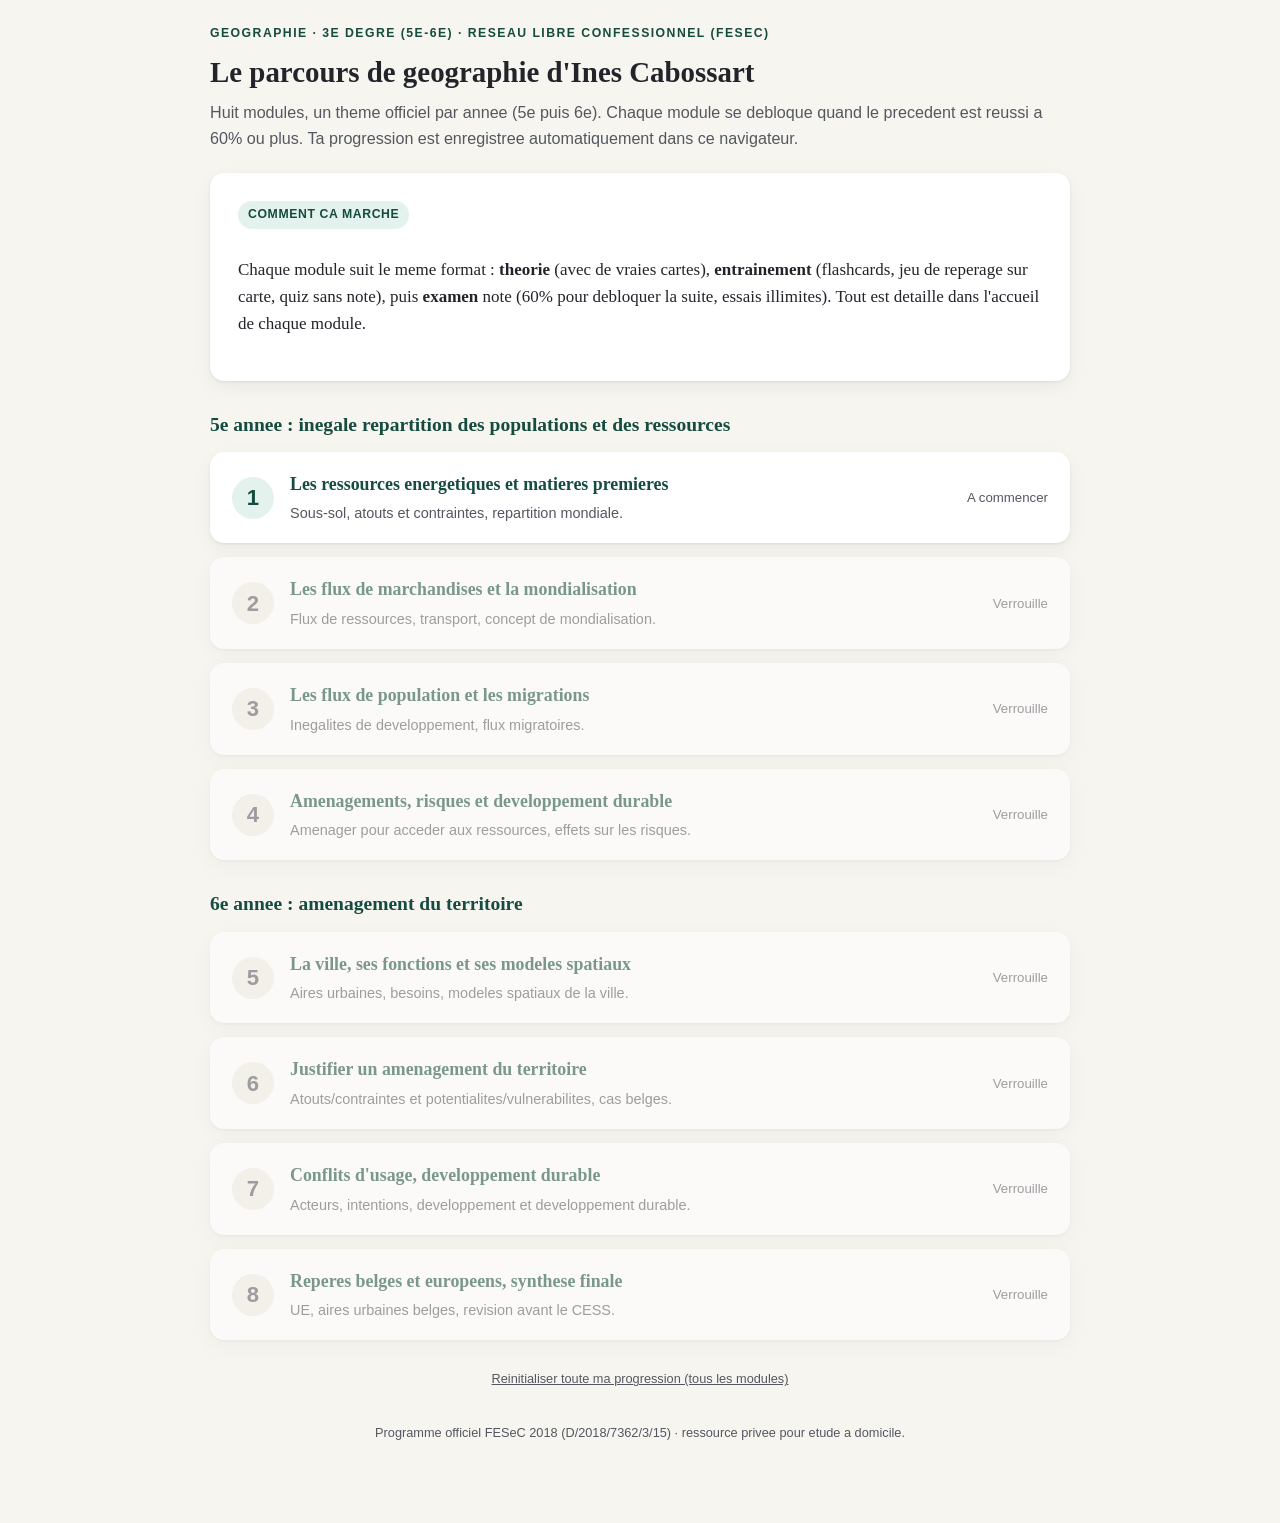
==== commit a8cabd12: "Refactore en moteur partage et ajoute le module 2 (mondialisation) Extrait le moteur commun a tous l" ====
--- a/index.html
+++ b/index.html
@@ -3,1447 +3,89 @@
 <head>
 <meta charset="UTF-8">
 <meta name="viewport" content="width=device-width, initial-scale=1.0">
-<title>Geographie 5e - Module 1 : Ressources energetiques</title>
+<title>Geographie - Ines Cabossart</title>
+<link rel="stylesheet" href="shared/engine.css">
 <style>
-  :root{
-    --bg:#f7f5f0;
-    --panel:#ffffff;
-    --ink:#22242a;
-    --ink-soft:#54575f;
-    --accent:#1f6f5c;
-    --accent-dark:#154c3f;
-    --accent-soft:#e4f2ee;
-    --warn:#b5541c;
-    --warn-soft:#fbe9dd;
-    --danger:#a3283f;
-    --danger-soft:#fbe4e8;
-    --ok:#1f6f5c;
-    --ok-soft:#e4f2ee;
-    --border:#dedad0;
-    --shadow: 0 1px 3px rgba(0,0,0,0.08), 0 6px 18px rgba(0,0,0,0.05);
-    --radius: 14px;
-    font-size: 17px;
-  }
-  *{box-sizing:border-box;}
-  body{
-    margin:0;
-    background:var(--bg);
-    color:var(--ink);
-    font-family: "Iowan Old Style","Georgia","Charter",serif;
-    line-height:1.6;
-  }
-  .app{
-    max-width: 900px;
-    margin: 0 auto;
-    padding: 24px 20px 80px;
-  }
-  header.top{
-    display:flex;
-    flex-direction:column;
-    gap:10px;
-    margin-bottom: 22px;
-  }
-  .eyebrow{
-    font-family: "Helvetica Neue", Arial, sans-serif;
-    text-transform: uppercase;
-    letter-spacing: 0.12em;
-    font-size: 0.72rem;
-    color: var(--accent-dark);
-    font-weight: 700;
-  }
-  h1{
-    font-size: 1.7rem;
-    margin: 0;
-    line-height:1.25;
-  }
-  .subtitle{
-    color: var(--ink-soft);
-    font-family: "Helvetica Neue", Arial, sans-serif;
-    font-size: 0.95rem;
-    margin: 0;
-  }
-
-  nav.stepper{
-    display:flex;
-    gap:8px;
-    flex-wrap:wrap;
-    font-family: "Helvetica Neue", Arial, sans-serif;
-    margin: 18px 0 26px;
-  }
-  .step-btn{
-    flex:1 1 140px;
-    border: 1.5px solid var(--border);
-    background: var(--panel);
-    border-radius: 999px;
-    padding: 10px 14px;
-    font-size: 0.85rem;
-    font-weight:600;
-    color: var(--ink-soft);
-    cursor:pointer;
-    text-align:center;
-    transition: all .15s ease;
-  }
-  .step-btn.active{
-    border-color: var(--accent);
-    color: var(--accent-dark);
-    background: var(--accent-soft);
-  }
-  .step-btn.done::before{
-    content: "\2713  ";
-  }
-
-  .panel{
-    background: var(--panel);
-    border-radius: var(--radius);
-    box-shadow: var(--shadow);
-    padding: 26px 28px;
-    margin-bottom: 22px;
-  }
-
-  .badge{
-    display:inline-block;
-    font-family:"Helvetica Neue", Arial, sans-serif;
-    font-size:0.72rem;
-    font-weight:700;
-    letter-spacing:.05em;
-    text-transform:uppercase;
-    padding: 4px 10px;
-    border-radius: 999px;
-    background: var(--accent-soft);
-    color: var(--accent-dark);
-    margin-bottom: 10px;
-  }
-  .badge.warn{ background:var(--warn-soft); color:var(--warn); }
-
-  h2{ font-size:1.35rem; margin-top:0; }
-  h3{ font-size:1.08rem; color:var(--accent-dark); }
-
-  .callout{
-    border-left: 4px solid var(--accent);
-    background: var(--accent-soft);
-    padding: 12px 16px;
-    border-radius: 0 10px 10px 0;
-    margin: 16px 0;
-    font-size: 0.97rem;
-  }
-  .callout.warn{ border-color: var(--warn); background: var(--warn-soft); }
-  .callout.piege{ border-color:#8a6d1f; background:#fbf3dd; }
-
-  table.data{
-    width:100%;
-    border-collapse: collapse;
-    margin: 14px 0;
-    font-family:"Helvetica Neue", Arial, sans-serif;
-    font-size: 0.92rem;
-  }
-  table.data caption{
-    text-align:left;
-    font-size: 0.8rem;
-    color: var(--ink-soft);
-    margin-bottom:6px;
-    font-style: italic;
-  }
-  table.data th, table.data td{
-    border: 1px solid var(--border);
-    padding: 8px 10px;
-    text-align:left;
-  }
-  table.data th{ background: #f0ede4; }
-
-  /* --- cartes reelles --- */
-  .world-map-wrap{
-    position:relative;
-    width:100%;
-    background:#eaf1ee;
-    border-radius: 10px;
-    overflow:hidden;
-    margin: 14px 0;
-  }
-  .world-map-base{ width:100%; display:block; }
-  .world-map-overlay{ position:absolute; top:0; left:0; width:100%; height:100%; }
-  .map-caption{
-    font-family:"Helvetica Neue", Arial, sans-serif;
-    font-size: 0.78rem;
-    color: var(--ink-soft);
-    font-style: italic;
-    margin-top: -6px;
-    margin-bottom: 14px;
-  }
-  .belgium-map-wrap{
-    max-width: 320px;
-    margin: 14px auto;
-  }
-  .belgium-map-wrap svg{ width:100%; height:auto; display:block; }
-  .belgium-legend{
-    display:flex;
-    gap:16px;
-    flex-wrap:wrap;
-    justify-content:center;
-    font-family:"Helvetica Neue", Arial, sans-serif;
-    font-size: 0.82rem;
-    margin-top: 8px;
-  }
-  .belgium-legend span{ display:flex; align-items:center; gap:6px; }
-  .legend-dot{ width:12px; height:12px; border-radius:3px; display:inline-block; }
-
-  .btn{
-    font-family:"Helvetica Neue", Arial, sans-serif;
-    font-weight:700;
-    font-size: 0.92rem;
-    padding: 11px 20px;
-    border-radius: 10px;
-    border: none;
-    cursor:pointer;
-    background: var(--accent);
-    color: #fff;
-    transition: transform .1s ease, background .15s ease;
-  }
-  .btn:hover{ background: var(--accent-dark); }
-  .btn:active{ transform: scale(0.98); }
-  .btn.secondary{
-    background: transparent;
-    color: var(--accent-dark);
-    border: 1.5px solid var(--accent);
-  }
-  .btn:disabled{ opacity:0.4; cursor:not-allowed; }
-  .btn-row{ display:flex; gap:10px; flex-wrap:wrap; margin-top: 18px; }
-
-  .theory-nav{
-    display:flex;
-    justify-content:space-between;
-    align-items:center;
-    margin-top: 24px;
-    font-family:"Helvetica Neue", Arial, sans-serif;
-  }
-  .theory-progress{ font-size:0.8rem; color:var(--ink-soft); }
-
-  .question{
-    border-top: 1px solid var(--border);
-    padding-top: 18px;
-    margin-top: 18px;
-  }
-  .question:first-of-type{ border-top:none; margin-top:0; padding-top:0; }
-  .q-number{
-    font-family:"Helvetica Neue", Arial, sans-serif;
-    font-size:0.75rem;
-    font-weight:700;
-    color: var(--accent-dark);
-    text-transform:uppercase;
-    letter-spacing:.05em;
-  }
-  .q-points{ color: var(--ink-soft); font-weight:400; }
-  .q-prompt{ margin: 6px 0 12px; font-size:1.02rem; }
-
-  .options label{
-    display:block;
-    padding: 9px 12px;
-    border: 1.5px solid var(--border);
-    border-radius: 10px;
-    margin-bottom: 8px;
-    cursor:pointer;
-    font-family:"Helvetica Neue", Arial, sans-serif;
-    font-size: 0.94rem;
-  }
-  .options label:hover{ border-color: var(--accent); }
-  .options input{ margin-right:8px; }
-
-  select.match-select{
-    font-family:"Helvetica Neue", Arial, sans-serif;
-    padding: 6px 8px;
-    border-radius: 8px;
-    border: 1.5px solid var(--border);
-    font-size: 0.9rem;
-  }
-  .match-row{
-    display:flex;
-    justify-content:space-between;
-    align-items:center;
-    gap: 12px;
-    padding: 8px 0;
-  }
-  .match-row .left{ font-size:0.94rem; }
-
-  textarea.open-answer{
-    width:100%;
-    min-height: 90px;
-    font-family: "Iowan Old Style","Georgia",serif;
-    font-size: 0.96rem;
-    padding: 10px;
-    border-radius: 10px;
-    border: 1.5px solid var(--border);
-    resize: vertical;
-  }
-  input.text-answer{
-    font-family:"Helvetica Neue", Arial, sans-serif;
-    padding: 8px 10px;
-    border-radius: 8px;
-    border: 1.5px solid var(--border);
-    font-size: 0.94rem;
-    width: 240px;
-    max-width:100%;
-  }
-
-  .feedback{
-    margin-top: 10px;
-    padding: 10px 14px;
-    border-radius: 10px;
-    font-family:"Helvetica Neue", Arial, sans-serif;
-    font-size: 0.9rem;
-    display:none;
-  }
-  .feedback.show{ display:block; }
-  .feedback.correct{ background: var(--ok-soft); color: var(--accent-dark); }
-  .feedback.incorrect{ background: var(--danger-soft); color: var(--danger); }
-  .feedback.partial{ background: var(--warn-soft); color: var(--warn); }
-  .feedback .model{ margin-top:8px; font-style: italic; color: var(--ink-soft); }
-
-  .check-btn{
-    margin-top: 10px;
-    font-family:"Helvetica Neue", Arial, sans-serif;
-    font-size: 0.85rem;
-    padding: 7px 14px;
-    border-radius: 8px;
-    border: 1.5px solid var(--accent);
-    background: #fff;
-    color: var(--accent-dark);
-    cursor:pointer;
-    font-weight:600;
-  }
-
-  .score-box{ text-align:center; padding: 28px 20px; }
-  .score-number{
-    font-family:"Helvetica Neue", Arial, sans-serif;
-    font-size: 3rem;
-    font-weight: 800;
-    margin: 6px 0;
-  }
-  .score-number.pass{ color: var(--accent-dark); }
-  .score-number.fail{ color: var(--danger); }
-
-  .lock-card{
-    border: 1.5px dashed var(--border);
-    border-radius: var(--radius);
-    padding: 22px;
-    text-align:center;
-    color: var(--ink-soft);
-    font-family:"Helvetica Neue", Arial, sans-serif;
-  }
-  .unlock-card{
-    border: 1.5px solid var(--accent);
-    background: var(--accent-soft);
-    border-radius: var(--radius);
-    padding: 22px;
-    text-align:center;
-  }
-
-  footer.foot{
-    text-align:center;
-    color: var(--ink-soft);
-    font-family:"Helvetica Neue", Arial, sans-serif;
-    font-size: 0.75rem;
-    margin-top: 30px;
-    line-height:1.7;
-  }
-
-  .view{ display:none; }
-  .view.active{ display:block; }
-
-  .reset-link{
-    font-family:"Helvetica Neue", Arial, sans-serif;
-    font-size: 0.75rem;
-    color: var(--ink-soft);
-    text-decoration: underline;
-    cursor:pointer;
-    background:none;
-    border:none;
-    padding:0;
-  }
-
-  ul.clean, ol.clean{ padding-left: 22px; }
-  ul.clean li, ol.clean li{ margin-bottom: 6px; }
-
-  .attempts-history{
-    font-family:"Helvetica Neue", Arial, sans-serif;
-    font-size: 0.85rem;
-    color: var(--ink-soft);
-    margin-top: 18px;
-  }
-  .attempts-history table{ width:100%; border-collapse:collapse; }
-  .attempts-history td, .attempts-history th{ padding:4px 8px; border-bottom:1px solid var(--border); }
-
-  /* --- sous-navigation Exercices --- */
-  .subnav{
-    display:flex;
-    gap:8px;
-    flex-wrap:wrap;
-    margin-bottom: 18px;
-    font-family:"Helvetica Neue", Arial, sans-serif;
-  }
-  .subnav-btn{
-    border: 1.5px solid var(--border);
-    background: #fff;
-    border-radius: 999px;
-    padding: 7px 16px;
-    font-size: 0.83rem;
-    font-weight:600;
-    color: var(--ink-soft);
-    cursor:pointer;
-  }
-  .subnav-btn.active{ border-color: var(--accent); background: var(--accent-soft); color: var(--accent-dark); }
-  .ex-tab{ display:none; }
-  .ex-tab.active{ display:block; }
-
-  /* --- flashcards --- */
-  .flashcard{
-    perspective: 1200px;
-    width: 100%;
-    max-width: 440px;
-    height: 220px;
-    margin: 6px auto 16px;
-    cursor: pointer;
-  }
-  .flashcard-inner{
-    position: relative;
-    width:100%; height:100%;
-    transition: transform .5s;
-    transform-style: preserve-3d;
-  }
-  .flashcard.flipped .flashcard-inner{ transform: rotateY(180deg); }
-  .flashcard-face{
-    position:absolute; inset:0;
-    backface-visibility:hidden;
-    border-radius: 14px;
-    display:flex; align-items:center; justify-content:center;
-    text-align:center; padding: 22px;
-    box-shadow: var(--shadow);
-    font-family:"Helvetica Neue", Arial, sans-serif;
-  }
-  .flashcard-face.front{ background: var(--accent-soft); color: var(--accent-dark); font-weight:700; font-size: 1.3rem; }
-  .flashcard-face.back{ background:#fff; border: 1.5px solid var(--accent); color: var(--ink); font-size: 0.98rem; transform: rotateY(180deg); }
-  .flashcard-progress{
-    text-align:center;
-    font-family:"Helvetica Neue", Arial, sans-serif;
-    font-size: 0.85rem;
-    color: var(--ink-soft);
-    margin-bottom: 6px;
-  }
-  .fc-controls{ display:flex; gap:10px; justify-content:center; flex-wrap:wrap; margin-top:10px; }
-  .btn.know{ background: var(--accent); }
-  .btn.review{ background: var(--warn); }
-
-  /* --- jeu de la carte --- */
-  .game-score{
-    font-family:"Helvetica Neue", Arial, sans-serif;
-    font-size: 0.85rem;
-    color: var(--ink-soft);
-    margin-bottom: 6px;
-  }
+  .hub-app{ max-width: 900px; margin: 0 auto; padding: 24px 20px 80px; }
 </style>
 </head>
 <body>
-<div class="app">
-
+<div class="hub-app">
   <header class="top">
     <div class="eyebrow">Geographie &middot; 3e degre (5e-6e) &middot; Reseau libre confessionnel (FESeC)</div>
-    <h1>Module pilote 1 : Les ressources energetiques et les autres matieres premieres</h1>
-    <p class="subtitle">Premier module du programme de 5e annee. Theorie, entrainement (flashcards, jeu de carte, quiz), puis examen. Il faut obtenir au moins 60% a l'examen pour debloquer le module suivant. Les essais a l'examen sont illimites.</p>
+    <h1>Le parcours de geographie d'Ines Cabossart</h1>
+    <p class="subtitle">Huit modules, un theme officiel par annee (5e puis 6e). Chaque module se debloque quand le precedent est reussi a 60% ou plus. Ta progression est enregistree automatiquement dans ce navigateur.</p>
   </header>
 
-  <nav class="stepper">
-    <button class="step-btn" data-view="accueil" onclick="goTo('accueil')">Accueil</button>
-    <button class="step-btn" data-view="theorie" onclick="goTo('theorie')">1. Theorie</button>
-    <button class="step-btn" data-view="exercices" onclick="goTo('exercices')">2. Entrainement</button>
-    <button class="step-btn" data-view="examen" onclick="goTo('examen')">3. Examen</button>
-  </nav>
+  <div class="panel">
+    <span class="badge">Comment ca marche</span>
+    <p>Chaque module suit le meme format : <strong>theorie</strong> (avec de vraies cartes), <strong>entrainement</strong> (flashcards, jeu de reperage sur carte, quiz sans note), puis <strong>examen</strong> note (60% pour debloquer la suite, essais illimites). Tout est detaille dans l'accueil de chaque module.</p>
+  </div>
 
-  <!-- ================= ACCUEIL ================= -->
-  <section id="view-accueil" class="view">
-    <div class="panel">
-      <span class="badge">A propos de ce module</span>
-      <h2>Comment fonctionne ce parcours ?</h2>
-      <p>Ce module suit fidelement le programme officiel de geographie de la FESeC (Federation de l'Enseignement Secondaire Catholique), theme de 5e annee : <em>« Questions spatiales a propos de l'inegale repartition des populations et des ressources en energie et autres matieres premieres »</em>. C'est le premier des quatre modules prevus pour la 5e (les trois suivants porteront sur la mondialisation, les migrations, puis l'amenagement du territoire et le developpement durable).</p>
-      <div class="callout">
-        <strong>Objectif final, garde en tete tout au long du parcours :</strong> l'eleve doit presenter son CESS en fin de 6e annee. Il n'y a pas d'epreuve externe specifique de geographie pour ce diplome (la reussite depend des evaluations internes de l'ecole sur l'ensemble de l'annee), mais la rigueur de ce cours est volontairement calquee sur les exigences reelles de fin de secondaire : meme niveau de vocabulaire, memes types de taches, meme exigence de precision que ce qu'un professeur de 6e attendrait. Une fois les modules de 6e termines, un module de synthese finale reprendra l'ensemble du programme pour preparer les evaluations de fin d'annee dans de bonnes conditions.
-      </div>
-      <div class="callout warn">
-        <strong>Une precision honnete :</strong> il n'existe pas, en Federation Wallonie-Bruxelles, d'epreuve externe certificative pour le cours de geographie en 5e-6e (contrairement au francais, aux mathematiques ou aux sciences). Il n'y a donc pas de banque officielle d'« examens deja realises » a laquelle se referer pour ce cours. Les questions d'examen de ce module sont construites a partir des memes types de taches et du meme niveau d'exigence que ceux decrits dans le programme officiel FESeC (les « taches » et la « situation d'apprentissage-exemple » du programme, que les professeurs eux-memes utilisent pour batir leurs interrogations).
-      </div>
-      <h3>Les trois etapes</h3>
-      <ol class="clean">
-        <li><strong>Theorie</strong> : six sections courtes a lire dans l'ordre, avec de vraies cartes. Rien n'est chronometre, tu peux revenir en arriere autant que necessaire.</li>
-        <li><strong>Entrainement</strong> : trois formats au choix, sans note qui compte : des <strong>flashcards</strong> pour memoriser le vocabulaire, un <strong>jeu de reperage sur la carte</strong> pour situer les pays et regions, et un <strong>quiz</strong> plus complet avec correction immediate. Autant d'essais que tu veux.</li>
-        <li><strong>Examen</strong> : 6 questions notees. Il faut 60% pour reussir et debloquer le module 2. En dessous de 60%, rien n'est perdu : tu relis la theorie, tu retentes l'entrainement, et tu repasses l'examen aussi souvent que necessaire.</li>
-      </ol>
-      <div class="callout">
-        Ta progression est enregistree automatiquement dans ton navigateur, tant que tu reviens sur cette meme page. Utilise toujours le meme lien et le meme navigateur pour ne rien perdre.
-      </div>
-      <div class="btn-row">
-        <button class="btn" onclick="goTo('theorie')">Commencer la theorie</button>
-      </div>
-    </div>
+  <h2 class="year-title">5e annee : inegale repartition des populations et des ressources</h2>
+  <div id="modules-5e"></div>
 
-    <div id="progress-summary" class="panel"></div>
+  <h2 class="year-title">6e annee : amenagement du territoire</h2>
+  <div id="modules-6e"></div>
 
-    <div style="text-align:center; margin-top: 10px;">
-      <button class="reset-link" onclick="resetProgress()">Reinitialiser toute ma progression sur ce module</button>
-    </div>
-  </section>
-
-  <!-- ================= THEORIE ================= -->
-  <section id="view-theorie" class="view">
-    <div class="panel">
-      <span class="badge">Theorie</span>
-      <div id="theory-slides"></div>
-      <div class="theory-nav">
-        <button class="btn secondary" id="theory-prev" onclick="theoryStep(-1)">Precedent</button>
-        <span class="theory-progress" id="theory-progress-label"></span>
-        <button class="btn" id="theory-next" onclick="theoryStep(1)">Suivant</button>
-      </div>
-    </div>
-  </section>
-
-  <!-- ================= EXERCICES / ENTRAINEMENT ================= -->
-  <section id="view-exercices" class="view">
-    <div class="panel">
-      <span class="badge">Entrainement</span>
-      <h2>Entraine-toi sans pression</h2>
-      <p>Rien ici ne compte pour une note. Choisis un format, autant de fois que tu veux.</p>
-      <div class="subnav">
-        <button class="subnav-btn active" id="subnav-flashcards" onclick="switchExTab('flashcards')">Flashcards</button>
-        <button class="subnav-btn" id="subnav-jeu" onclick="switchExTab('jeu')">Jeu de la carte</button>
-        <button class="subnav-btn" id="subnav-quiz" onclick="switchExTab('quiz')">Quiz</button>
-      </div>
-
-      <div id="ex-tab-flashcards" class="ex-tab active">
-        <p style="font-family:'Helvetica Neue',Arial,sans-serif; font-size:0.88rem; color:var(--ink-soft);">Retourne la carte, puis dis honnetement si tu savais la reponse. Les cartes « a revoir » repassent plus tard dans le paquet.</p>
-        <div id="flashcards-area"></div>
-      </div>
-
-      <div id="ex-tab-jeu" class="ex-tab">
-        <p style="font-family:'Helvetica Neue',Arial,sans-serif; font-size:0.88rem; color:var(--ink-soft);">Clique directement sur la carte pour situer le pays ou la region demandee. Vise large, l'important est de retenir la localisation.</p>
-        <div id="game-area"></div>
-      </div>
-
-      <div id="ex-tab-quiz" class="ex-tab">
-        <p style="font-family:'Helvetica Neue',Arial,sans-serif; font-size:0.88rem; color:var(--ink-soft);">Reponds, clique sur « Verifier », lis l'explication, puis passe a la suite.</p>
-        <div id="exercices-list"></div>
-      </div>
-
-      <div class="btn-row">
-        <button class="btn" onclick="markExerciseDone(); goTo('examen')">J'ai fini de m'entrainer, aller a l'examen</button>
-      </div>
-    </div>
-  </section>
-
-  <!-- ================= EXAMEN ================= -->
-  <section id="view-examen" class="view">
-    <div class="panel" id="exam-panel">
-      <span class="badge warn">Examen &middot; valeur certificative</span>
-      <h2>Examen : les ressources energetiques et matieres premieres</h2>
-      <p>6 questions, 19 points au total. Seuil de reussite : 60% (soit 11,4 points, arrondis a 12/19). Essais illimites : si tu echoues, retourne relire la theorie ou t'entrainer avant de retenter.</p>
-      <div id="exam-questions"></div>
-      <div class="btn-row">
-        <button class="btn" onclick="submitExam()">Corriger mon examen</button>
-      </div>
-      <div id="exam-result"></div>
-      <div id="attempts-history" class="attempts-history"></div>
-    </div>
-
-    <div id="module-2-card"></div>
-  </section>
+  <div style="text-align:center; margin-top: 24px;">
+    <button class="reset-link" id="reset-all">Reinitialiser toute ma progression (tous les modules)</button>
+  </div>
 
   <footer class="foot">
-    Module pilote &middot; programme officiel FESeC 2018 (D/2018/7362/3/15) &middot; ressource privee pour etude a domicile.<br>
-    Fonds de carte : « BlankMap-World-Equirectangular », John Harvey, domaine public (CC0), Wikimedia Commons &middot; « Regions of Belgium », Ssolbergj, CC BY 3.0, Wikimedia Commons.
+    Programme officiel FESeC 2018 (D/2018/7362/3/15) &middot; ressource privee pour etude a domicile.
   </footer>
 </div>
+<script src="shared/engine.js"></script>
+<script>
+const MODULES = {
+  '5e': [
+    { id:'m1-ressources', href:'module-1.html', title:'Les ressources energetiques et matieres premieres', desc:'Sous-sol, atouts et contraintes, repartition mondiale.' },
+    { id:'m2-mondialisation', href:'module-2.html', title:'Les flux de marchandises et la mondialisation', desc:'Flux de ressources, transport, concept de mondialisation.' },
+    { id:'m3-migrations', href:'module-3.html', title:'Les flux de population et les migrations', desc:'Inegalites de developpement, flux migratoires.' },
+    { id:'m4-amenagement-durable', href:'module-4.html', title:'Amenagements, risques et developpement durable', desc:'Amenager pour acceder aux ressources, effets sur les risques.' }
+  ],
+  '6e': [
+    { id:'m5-ville-fonctions', href:'module-5.html', title:'La ville, ses fonctions et ses modeles spatiaux', desc:'Aires urbaines, besoins, modeles spatiaux de la ville.' },
+    { id:'m6-justifier-amenagement', href:'module-6.html', title:"Justifier un amenagement du territoire", desc:'Atouts/contraintes et potentialites/vulnerabilites, cas belges.' },
+    { id:'m7-conflits-developpement', href:'module-7.html', title:"Conflits d'usage, developpement durable", desc:'Acteurs, intentions, developpement et developpement durable.' },
+    { id:'m8-synthese-europe', href:'module-8.html', title:'Reperes belges et europeens, synthese finale', desc:'UE, aires urbaines belges, revision avant le CESS.' }
+  ]
+};
 
-<script>
-/* ============================================================
-   ETAT ET PERSISTANCE
-   ============================================================ */
-const STORAGE_KEY = 'geo_5e6e_module1_v2';
-
-function loadState(){
-  try{
-    const raw = localStorage.getItem(STORAGE_KEY);
-    if(raw) return JSON.parse(raw);
-  }catch(e){}
-  return { theoryDone:false, exerciseDone:false, theoryStepSeen:0, attempts:[] };
-}
-function saveState(){
-  try{ localStorage.setItem(STORAGE_KEY, JSON.stringify(state)); }catch(e){}
-}
-let state = loadState();
-
-function bestScorePct(){
-  if(!state.attempts.length) return 0;
-  return Math.max(...state.attempts.map(a=>a.pct));
-}
-function hasPassed(){ return bestScorePct() >= 60; }
-
-/* ============================================================
-   NAVIGATION PRINCIPALE
-   ============================================================ */
-function goTo(view){
-  document.querySelectorAll('.view').forEach(v=>v.classList.remove('active'));
-  document.getElementById('view-'+view).classList.add('active');
-  document.querySelectorAll('.step-btn').forEach(b=>b.classList.remove('active'));
-  const btn = document.querySelector('.step-btn[data-view="'+view+'"]');
-  if(btn) btn.classList.add('active');
-  window.scrollTo({top:0, behavior:'smooth'});
-  if(view === 'exercices' && !exTabInit.flashcards){ switchExTab('flashcards'); }
-  refreshUI();
-}
-
-function refreshUI(){
-  const stepTheorie = document.querySelector('.step-btn[data-view="theorie"]');
-  const stepEx = document.querySelector('.step-btn[data-view="exercices"]');
-  const stepExam = document.querySelector('.step-btn[data-view="examen"]');
-  stepTheorie.classList.toggle('done', state.theoryDone);
-  stepEx.classList.toggle('done', state.exerciseDone);
-  stepExam.classList.toggle('done', hasPassed());
-
-  renderProgressSummary();
-  renderAttemptsHistory();
-  renderModule2Card();
-}
-
-function renderProgressSummary(){
-  const el = document.getElementById('progress-summary');
-  const pct = bestScorePct();
-  el.innerHTML = `
-    <span class="badge">Ma progression</span>
-    <h3 style="margin-top:6px;">Etat actuel</h3>
-    <ul class="clean" style="font-family:'Helvetica Neue',Arial,sans-serif; font-size:0.93rem;">
-      <li>Theorie lue en entier : ${state.theoryDone ? '<strong>oui</strong>' : 'pas encore'}</li>
-      <li>Entrainement aborde : ${state.exerciseDone ? '<strong>oui</strong>' : 'pas encore'}</li>
-      <li>Meilleur score a l'examen : <strong>${state.attempts.length ? pct.toFixed(0)+'%' : 'aucun essai pour le moment'}</strong> ${hasPassed() ? '(module reussi)' : ''}</li>
-    </ul>
-  `;
-}
-
-function renderAttemptsHistory(){
-  const el = document.getElementById('attempts-history');
-  if(!state.attempts.length){ el.innerHTML=''; return; }
-  let rows = state.attempts.map((a,i)=>`<tr><td>Essai ${i+1}</td><td>${a.date}</td><td>${a.pct.toFixed(0)}%</td><td>${a.pct>=60?'Reussi':'A retenter'}</td></tr>`).join('');
-  el.innerHTML = `<h3>Historique de tes essais a l'examen</h3><table><tr><th></th><th>Date</th><th>Score</th><th>Resultat</th></tr>${rows}</table>`;
-}
-
-function renderModule2Card(){
-  const el = document.getElementById('module-2-card');
-  if(hasPassed()){
-    el.innerHTML = `
-      <div class="unlock-card">
-        <h3 style="margin-top:0;">Module 2 debloque : Les flux de marchandises et la mondialisation</h3>
-        <p>Bravo, tu maitrises la disponibilite des ressources et le concept d'atouts/contraintes. Demande-le quand tu es pret a continuer.</p>
-      </div>`;
-  } else {
-    el.innerHTML = `
-      <div class="lock-card">
-        Module 2 verrouille. Il se debloquera des que tu auras obtenu au moins 60% a cet examen.
-      </div>`;
-  }
-}
-
-function resetProgress(){
-  if(!confirm("Effacer toute ta progression sur ce module (theorie, entrainement, essais d'examen) ? Cette action est irreversible.")) return;
-  state = { theoryDone:false, exerciseDone:false, theoryStepSeen:0, attempts:[] };
-  saveState();
-  buildExercises();
-  buildExam();
-  theoryIndex = 0;
-  renderTheorySlide();
-  refreshUI();
-  goTo('accueil');
-}
-
-function markExerciseDone(){
-  state.exerciseDone = true;
-  saveState();
-}
-
-/* ============================================================
-   OUTILS DE COMPARAISON DE TEXTE
-   ============================================================ */
-function normalize(str){
-  return (str||'').toString().toLowerCase()
-    .normalize('NFD').replace(/[̀-ͯ]/g,'')
-    .replace(/[^a-z0-9 ]/g,' ')
-    .replace(/\s+/g,' ')
-    .trim();
-}
-function textMatches(input, accepted){
-  const n = normalize(input);
-  return accepted.some(a => n === normalize(a) || (n.length>2 && n.includes(normalize(a))));
-}
-
-/* ============================================================
-   CARTE DU MONDE REELLE (equirectangulaire) + reperes
-   ============================================================ */
-const WORLD_VB = { w: 2752.766, h: 1537.631 };
-function geoXY(lon, lat){
-  return { x: (lon + 180) / 360 * WORLD_VB.w, y: (90 - lat) / 180 * WORLD_VB.h };
-}
-function renderWorldMap(container, opts){
-  opts = opts || {};
-  const markers = opts.markers || [];
-  container.innerHTML = `
-    <div class="world-map-wrap">
-      <img src="assets/maps/world.svg" class="world-map-base" alt="Carte du monde (fond de carte reel, projection equirectangulaire)">
-      <svg class="world-map-overlay" viewBox="0 0 ${WORLD_VB.w} ${WORLD_VB.h}" preserveAspectRatio="xMidYMid meet"></svg>
-    </div>
-  `;
-  const svg = container.querySelector('.world-map-overlay');
-  markers.forEach(m=>{
-    const p = geoXY(m.lon, m.lat);
-    const c = document.createElementNS('http://www.w3.org/2000/svg','circle');
-    c.setAttribute('cx', p.x); c.setAttribute('cy', p.y); c.setAttribute('r', m.r || 22);
-    c.setAttribute('fill', m.color || '#1f6f5c');
-    c.setAttribute('stroke', '#fff'); c.setAttribute('stroke-width', 5);
-    svg.appendChild(c);
-    if(m.label){
-      const t = document.createElementNS('http://www.w3.org/2000/svg','text');
-      t.setAttribute('x', p.x + (m.dx!==undefined ? m.dx : 28));
-      t.setAttribute('y', p.y + (m.dy!==undefined ? m.dy : 8));
-      t.setAttribute('font-size', 38);
-      t.setAttribute('font-family', 'Helvetica Neue, Arial, sans-serif');
-      t.setAttribute('font-weight', 700);
-      t.setAttribute('fill', m.color || '#1f6f5c');
-      t.setAttribute('stroke', '#fff');
-      t.setAttribute('stroke-width', 6);
-      t.setAttribute('paint-order', 'stroke');
-      t.textContent = m.label;
-      svg.appendChild(t);
-    }
-  });
-  if(opts.onClick){
-    svg.style.cursor = 'crosshair';
-    svg.addEventListener('click', function(evt){
-      const pt = svg.createSVGPoint();
-      pt.x = evt.clientX; pt.y = evt.clientY;
-      const loc = pt.matrixTransform(svg.getScreenCTM().inverse());
-      opts.onClick(loc, svg);
-    });
-  }
-  return svg;
-}
-
-let _belgiumSvgCache = null;
-async function loadBelgiumSvgMarkup(){
-  if(_belgiumSvgCache) return _belgiumSvgCache;
-  const res = await fetch('assets/maps/belgium-regions.svg');
-  const txt = await res.text();
-  _belgiumSvgCache = txt.replace(/^[\s\S]*?<svg/,'<svg');
-  return _belgiumSvgCache;
-}
-function tagBelgiumRegions(container){
-  const colorToRegion = { 'f2536b':'Wallonie', 'fab274':'Flandre', '2385d2':'Bruxelles' };
-  container.querySelectorAll('path').forEach(p=>{
-    const style = p.getAttribute('style') || '';
-    const m = style.match(/fill:\s*#([0-9a-fA-F]{6})/);
-    if(m && colorToRegion[m[1].toLowerCase()]){
-      p.dataset.region = colorToRegion[m[1].toLowerCase()];
-      p.style.cursor = 'pointer';
-    }
+function render(){
+  const order = [...MODULES['5e'], ...MODULES['6e']];
+  ['5e','6e'].forEach(year=>{
+    const container = document.getElementById('modules-'+year);
+    container.innerHTML = MODULES[year].map(m=>{
+      const idx = order.findIndex(o=>o.id===m.id);
+      const prev = idx > 0 ? order[idx-1] : null;
+      const status = GeoEngine.getModuleStatus(m.id);
+      const unlocked = !prev || GeoEngine.getModuleStatus(prev.id).passed;
+      const num = idx+1;
+      let statusHtml;
+      if(status.passed) statusHtml = `<strong>Reussi (${status.bestPct.toFixed(0)}%)</strong>`;
+      else if(!unlocked) statusHtml = 'Verrouille';
+      else if(status.bestPct>0) statusHtml = `En cours (${status.bestPct.toFixed(0)}%)`;
+      else statusHtml = 'A commencer';
+      return `
+        <div class="module-card ${unlocked?'':'locked'}">
+          <div class="module-num">${num}</div>
+          <div class="module-info">
+            <h3>${unlocked ? `<a href="${m.href}" style="color:inherit; text-decoration:none;">${m.title}</a>` : m.title}</h3>
+            <p>${m.desc}</p>
+          </div>
+          <div class="module-status">${statusHtml}</div>
+        </div>`;
+    }).join('');
   });
 }
-
-/* ============================================================
-   THEORIE : CONTENU
-   ============================================================ */
-const theorySlides = [
-{
-  title: "1. Objectifs de ce module",
-  html: `
-    <p>Le programme officiel fixe l'objectif suivant pour la 5e annee : faire prendre conscience que l'acces aux ressources en energie et aux autres matieres premieres genere des flux considerables, et que les actions humaines pour en faciliter l'acces ont des effets sur l'environnement naturel et humain.</p>
-    <p>Ce premier module se concentre sur la premiere brique de ce raisonnement : <strong>comprendre pourquoi ces ressources ne sont pas reparties de la meme facon partout sur Terre</strong>, et ce que cela change pour les pays concernes.</p>
-    <div class="callout">
-      <strong>A la fin de ce module, tu seras capable de :</strong>
-      <ul class="clean">
-        <li>definir et utiliser correctement : sous-sol, mine, energie renouvelable/non renouvelable, energie primaire/secondaire ;</li>
-        <li>decrire une repartition spatiale de ressources a partir d'une vraie carte ou d'un tableau de donnees ;</li>
-        <li>expliquer une situation en termes d'atouts et de contraintes spatiales ;</li>
-        <li>situer sur une carte les grandes regions productrices dans le monde.</li>
-      </ul>
-    </div>
-    <p><strong>Rappel utile :</strong> les concepts d'« atouts et contraintes » et de « continuites et discontinuites spatiales » ont deja ete vus en 3e et 4e annees, a propos des risques naturels puis de l'eau et de la nourriture. Ce module applique exactement le meme raisonnement, mais a l'energie et aux matieres premieres.</p>
-  `
-},
-{
-  title: "2. Les ressources energetiques : de quoi parle-t-on ?",
-  html: `
-    <p>Pour parler correctement de ce sujet, il faut maitriser quatre notions de base.</p>
-    <table class="data">
-      <tr><th>Notion</th><th>Definition</th><th>Exemple</th></tr>
-      <tr><td><strong>Sous-sol</strong></td><td>Ce qui se trouve sous la surface du sol : roches, minerais, hydrocarbures.</td><td>Le petrole se trouve dans le sous-sol, parfois sous plusieurs kilometres de roche.</td></tr>
-      <tr><td><strong>Mine</strong></td><td>Lieu d'extraction d'une ressource solide du sous-sol.</td><td>Les mines de cuivre du Chili, les mines de cobalt de RD Congo.</td></tr>
-      <tr><td><strong>Energie renouvelable</strong></td><td>Source d'energie qui se reconstitue naturellement a l'echelle d'une vie humaine.</td><td>Soleil, vent, eau (hydroelectricite), bois (si la foret est geree durablement).</td></tr>
-      <tr><td><strong>Energie non renouvelable</strong></td><td>Source d'energie disponible en quantite limitee, qui s'epuise a l'usage.</td><td>Petrole, gaz naturel, charbon, uranium.</td></tr>
-    </table>
-    <p>Une autre distinction, plus technique mais essentielle, est celle entre <strong>energie primaire</strong> et <strong>energie secondaire</strong>.</p>
-    <div class="callout">
-      <strong>Energie primaire</strong> : telle qu'on la trouve directement dans la nature, avant toute transformation (petrole brut, gaz naturel brut, charbon, vent, rayonnement solaire).<br>
-      <strong>Energie secondaire</strong> : obtenue apres transformation d'une energie primaire (essence, electricite, gaz naturel liquefie).
-    </div>
-    <div class="callout piege">
-      <strong>Piege frequent :</strong> l'electricite n'est jamais une energie primaire, meme quand elle provient d'une source renouvelable comme le vent. Le vent est l'energie primaire ; l'electricite produite par l'eolienne est l'energie secondaire.
-    </div>
-  `
-},
-{
-  title: "3. Une repartition inegale a l'echelle mondiale",
-  html: `
-    <p>Le sous-sol terrestre n'a pas la meme composition partout : cela depend de l'histoire geologique de chaque region. Les ressources energetiques et les matieres premieres sont donc <strong>concentrees dans certaines zones</strong> et absentes ailleurs.</p>
-    <div id="theory-map-3"></div>
-    <p class="map-caption">Carte reelle (projection equirectangulaire). Points verts : grandes zones de production d'hydrocarbures. Points orange : grandes zones minieres.</p>
-    <ul class="clean">
-      <li><strong>Hydrocarbures (petrole, gaz)</strong> : golfe Persique, golfe du Mexique, mer du Nord, Siberie occidentale (Russie).</li>
-      <li><strong>Minerais et metaux</strong> : Copperbelt d'Afrique centrale (cuivre, cobalt : Zambie, Republique democratique du Congo), Cordillere des Andes (cuivre, lithium : Chili, Perou), Australie occidentale (fer, lithium), Kazakhstan (uranium).</li>
-    </ul>
-    <table class="data">
-      <caption>Tableau 1. Principaux pays producteurs de petrole brut (ordre de grandeur, debut des annees 2020, en millions de barils par jour)</caption>
-      <tr><th>Pays</th><th>Production approximative</th></tr>
-      <tr><td>Etats-Unis</td><td>19 a 20</td></tr>
-      <tr><td>Arabie saoudite</td><td>11 a 12</td></tr>
-      <tr><td>Russie</td><td>10 a 11</td></tr>
-      <tr><td>Canada</td><td>environ 5,5</td></tr>
-      <tr><td>Irak</td><td>environ 4,5</td></tr>
-      <tr><td>Chine</td><td>environ 4,5</td></tr>
-    </table>
-    <p>Dans ce tableau (Russie comptee comme pays europeen pour cet exercice), on observe une concentration sur un petit nombre de pays. C'est exactement ce que veut dire l'expression <strong>« repartition inegale »</strong>.</p>
-  `,
-  postRender: function(){
-    renderWorldMap(document.getElementById('theory-map-3'), {
-      markers: [
-        {lon:51, lat:26, color:'#1f6f5c', r:24, label:'Golfe Persique', dx:30, dy:-14},
-        {lon:3, lat:56, color:'#1f6f5c', r:20, label:'Mer du Nord', dx:30, dy:0},
-        {lon:-90, lat:25, color:'#1f6f5c', r:20, label:'Golfe du Mexique', dx:-320, dy:0},
-        {lon:75, lat:62, color:'#1f6f5c', r:20, label:'Siberie occ.', dx:30, dy:0},
-        {lon:27, lat:-11, color:'#b5541c', r:22, label:'Copperbelt', dx:30, dy:0},
-        {lon:-70, lat:-30, color:'#b5541c', r:22, label:'Andes', dx:-220, dy:0},
-        {lon:122, lat:-25, color:'#b5541c', r:22, label:'Australie occ.', dx:30, dy:0},
-        {lon:67, lat:48, color:'#b5541c', r:20, label:'Kazakhstan', dx:30, dy:-14}
-      ]
-    });
-  }
-},
-{
-  title: "4. Le concept d'atouts et de contraintes",
-  html: `
-    <p>Posseder une ressource dans son sous-sol n'est ni un hasard sans consequence, ni une garantie automatique de richesse. C'est un <strong>atout spatial</strong> : un element du territoire qui favorise le developpement des activites humaines. A l'inverse, l'absence de cette ressource, ou la difficulte a l'exploiter, constitue une <strong>contrainte spatiale</strong>.</p>
-    <div class="callout">
-      Un meme element peut etre un atout pour une activite et une contrainte pour une autre. Un relief tres montagneux est une contrainte pour l'agriculture, mais peut etre un atout pour l'hydroelectricite (barrages, denivele).
-    </div>
-    <h3>Deux situations contrastees</h3>
-    <div id="theory-map-4"></div>
-    <p><strong>La Norvege</strong> dispose d'importantes reserves de petrole et de gaz en mer du Nord, decouvertes a la fin des annees 1960. Son relief tres accidente, fait de fjords profonds, est une contrainte pour les infrastructures terrestres, mais un atout pour la production d'hydroelectricite. Ces deux atouts combines expliquent pourquoi la Norvege exporte une grande partie de son energie plutot que d'en dependre.</p>
-    <p><strong>La Belgique</strong>, a l'inverse, ne dispose pratiquement d'aucune reserve exploitable de petrole ou de gaz naturel dans son sous-sol. Elle importe la quasi-totalite de l'energie fossile qu'elle consomme. C'est une contrainte structurelle qui pousse le pays a diversifier ses sources (nucleaire, eolien en mer du Nord, importations par pipeline et par bateau).</p>
-    <div class="callout piege">
-      <strong>Piege frequent :</strong> « atout » et « contrainte » ne sont pas des jugements de valeur sur un pays (« riche » ou « pauvre », « bien » ou « mal »). Ce sont des caracteristiques spatiales objectives que l'on peut observer et decrire, independamment du niveau de developpement du pays.
-    </div>
-  `,
-  postRender: function(){
-    renderWorldMap(document.getElementById('theory-map-4'), {
-      markers: [
-        {lon:8, lat:61, color:'#1f6f5c', r:22, label:'Norvege (atout)', dx:30, dy:0},
-        {lon:4.5, lat:50.5, color:'#a3283f', r:16, label:'Belgique (contrainte)', dx:20, dy:-20}
-      ]
-    });
-  }
-},
-{
-  title: "5. La demarche geographique : decrire une repartition",
-  html: `
-    <p>Face a une carte ou un tableau de donnees, la demarche geographique consiste toujours a suivre les memes etapes.</p>
-    <ol class="clean">
-      <li><strong>Identifier l'echelle</strong> : mondiale, continentale, europeenne, belge ? Cela change ce que l'on peut affirmer.</li>
-      <li><strong>Decrire la repartition</strong> avec du vocabulaire precis : concentration, dispersion, continuite, discontinuite, inegalite, contraste. Toujours s'appuyer sur des reperes spatiaux nommes (pays, mers, region).</li>
-      <li><strong>Comparer</strong> cette repartition avec une autre (par exemple la repartition de la population, ou celle d'une autre ressource) pour reperer des liens eventuels.</li>
-      <li><strong>Traduire en atouts/contraintes</strong> pour les activites humaines du territoire concerne.</li>
-    </ol>
-    <div class="callout">
-      <strong>Exemple de phrase bien construite :</strong> « La production mondiale de petrole est concentree sur un petit nombre de pays du Moyen-Orient, d'Amerique du Nord et de Russie, alors que de vastes regions comme l'Afrique subsaharienne ou l'Europe occidentale en produisent tres peu : c'est une repartition inegale, qui cree un atout majeur pour les premiers et une contrainte energetique pour les seconds. »
-    </div>
-    <h3>Une carte ou un croquis de qualite comprend toujours</h3>
-    <ul class="clean">
-      <li>un titre qui annonce ce qui est represente ;</li>
-      <li>une legende claire ;</li>
-      <li>une echelle ou un ordre de grandeur ;</li>
-      <li>une orientation (le nord, sauf indication contraire) ;</li>
-      <li>la source de l'information.</li>
-    </ul>
-  `
-},
-{
-  title: "6. Reperes spatiaux a connaitre pour ce module",
-  html: `
-    <p>Pour ce module, il faut pouvoir situer, meme approximativement, les elements suivants sur une carte muette.</p>
-    <table class="data">
-      <tr><th>Ressource</th><th>Region ou pays a connaitre</th></tr>
-      <tr><td>Petrole et gaz</td><td>Golfe Persique, mer du Nord, golfe du Mexique, Siberie occidentale</td></tr>
-      <tr><td>Cuivre et lithium</td><td>Chili, Perou (Cordillere des Andes), Australie occidentale</td></tr>
-      <tr><td>Cobalt</td><td>Republique democratique du Congo (la grande majorite de la production mondiale)</td></tr>
-      <tr><td>Uranium</td><td>Kazakhstan (premier producteur mondial)</td></tr>
-    </table>
-    <p>A l'echelle europeenne et belge, le programme de 5e demande d'installer de nouveaux reperes (relief, cours d'eau et mers d'Europe). Pour ce module, voici la carte reelle des trois regions belges, utile pour situer la Belgique dans ses propres divisions administratives : la <strong>Region flamande</strong>, la <strong>Region wallonne</strong> et la petite <strong>Region de Bruxelles-Capitale</strong>, enclavee entre les deux autres.</p>
-    <div class="belgium-map-wrap" id="theory-map-6"></div>
-    <div class="belgium-legend">
-      <span><i class="legend-dot" style="background:#fab274;"></i>Region flamande</span>
-      <span><i class="legend-dot" style="background:#f2536b;"></i>Region wallonne</span>
-      <span><i class="legend-dot" style="background:#2385d2;"></i>Region de Bruxelles-Capitale</span>
-    </div>
-    <p>Deux reperes a retenir pour ce module en particulier :</p>
-    <ul class="clean">
-      <li><strong>La mer du Nord</strong>, qui borde la Belgique et ou se trouvent a la fois des gisements d'hydrocarbures (cote britannique et norvegienne surtout) et un potentiel eolien exploite par la Belgique elle-meme.</li>
-      <li>La Belgique, avec ses trois regions, est structurellement importatrice nette d'energie fossile : c'est une contrainte qui concerne le pays dans son ensemble, quelle que soit la region.</li>
-    </ul>
-    <div class="callout">
-      Les autres reperes europeens du programme (Alpes, Rhin, mer Mediterranee, grands ensembles bioclimatiques...) seront installes progressivement dans les modules suivants, au moment ou ils deviennent utiles pour un exemple concret.
-    </div>
-    <p><strong>Tu as termine la theorie de ce module.</strong> Tu peux maintenant passer a l'entrainement : flashcards, jeu de la carte et quiz t'attendent, sans pression, avant l'examen.</p>
-  `,
-  postRender: function(){
-    loadBelgiumSvgMarkup().then(markup=>{
-      const el = document.getElementById('theory-map-6');
-      el.innerHTML = markup;
-    });
-  }
-}
-];
-
-let theoryIndex = 0;
-function renderTheorySlide(){
-  const s = theorySlides[theoryIndex];
-  document.getElementById('theory-slides').innerHTML = `<h2>${s.title}</h2>${s.html}`;
-  document.getElementById('theory-progress-label').textContent = `Section ${theoryIndex+1} / ${theorySlides.length}`;
-  document.getElementById('theory-prev').disabled = theoryIndex === 0;
-  const nextBtn = document.getElementById('theory-next');
-  nextBtn.textContent = (theoryIndex === theorySlides.length - 1) ? 'Terminer la theorie' : 'Suivant';
-  if(s.postRender) s.postRender();
-}
-function theoryStep(delta){
-  if(delta > 0 && theoryIndex === theorySlides.length - 1){
-    state.theoryDone = true;
-    saveState();
-    refreshUI();
-    goTo('exercices');
-    return;
-  }
-  theoryIndex = Math.max(0, Math.min(theorySlides.length - 1, theoryIndex + delta));
-  if(theoryIndex+1 > (state.theoryStepSeen||0)){ state.theoryStepSeen = theoryIndex+1; saveState(); }
-  renderTheorySlide();
-  window.scrollTo({top:0, behavior:'smooth'});
-}
-
-/* ============================================================
-   SOUS-NAVIGATION DE L'ENTRAINEMENT
-   ============================================================ */
-let exTabInit = { flashcards:false, jeu:false, quiz:false };
-function switchExTab(tab){
-  ['flashcards','jeu','quiz'].forEach(t=>{
-    document.getElementById('subnav-'+t).classList.toggle('active', t===tab);
-    document.getElementById('ex-tab-'+t).classList.toggle('active', t===tab);
-  });
-  if(tab==='flashcards' && !exTabInit.flashcards){ startFlashcards(); exTabInit.flashcards = true; }
-  if(tab==='jeu' && !exTabInit.jeu){ startGame(); exTabInit.jeu = true; }
-  if(tab==='quiz' && !exTabInit.quiz){ buildExercises(); exTabInit.quiz = true; }
-}
-
-/* ============================================================
-   FLASHCARDS
-   ============================================================ */
-const flashcardBank = [
-  {front:"Sous-sol", back:"Ce qui se trouve sous la surface du sol : roches, minerais, hydrocarbures."},
-  {front:"Mine", back:"Lieu d'extraction d'une ressource solide du sous-sol (ex : cuivre, cobalt)."},
-  {front:"Energie renouvelable", back:"Source d'energie qui se reconstitue naturellement a l'echelle d'une vie humaine (soleil, vent, eau)."},
-  {front:"Energie non renouvelable", back:"Source d'energie disponible en quantite limitee, qui s'epuise a l'usage (petrole, gaz, charbon, uranium)."},
-  {front:"Energie primaire", back:"Telle qu'on la trouve directement dans la nature, avant transformation (petrole brut, vent, soleil)."},
-  {front:"Energie secondaire", back:"Obtenue apres transformation d'une energie primaire (essence, electricite, gaz naturel liquefie)."},
-  {front:"Atout spatial", back:"Element du territoire qui favorise le developpement des activites humaines."},
-  {front:"Contrainte spatiale", back:"Element du territoire qui complique le developpement des activites humaines."},
-  {front:"Premier producteur mondial de cobalt", back:"La Republique democratique du Congo."},
-  {front:"Premier producteur mondial d'uranium", back:"Le Kazakhstan."},
-  {front:"Premier producteur mondial de lithium", back:"L'Australie."},
-  {front:"Pays a l'atout petrole/gaz (mer du Nord) et hydroelectricite (fjords)", back:"La Norvege."},
-  {front:"Pourquoi la Belgique importe-t-elle presque toute son energie fossile ?", back:"Parce que son sous-sol ne contient pratiquement pas d'hydrocarbures exploitables."}
-];
-let fcDeck = [];
-function startFlashcards(){
-  fcDeck = flashcardBank.map((c,i)=>({...c, id:i}));
-  fcFlipped = false;
-  renderFlashcard();
-}
-let fcFlipped = false;
-function renderFlashcard(){
-  const el = document.getElementById('flashcards-area');
-  if(!fcDeck.length){
-    el.innerHTML = `<div class="unlock-card"><strong>Toutes les cartes sont maitrisees pour ce tour.</strong><div class="btn-row" style="justify-content:center;"><button class="btn" onclick="startFlashcards()">Recommencer le paquet</button></div></div>`;
-    return;
-  }
-  const card = fcDeck[0];
-  el.innerHTML = `
-    <div class="flashcard-progress">Cartes restantes a maitriser : ${fcDeck.length} / ${flashcardBank.length}</div>
-    <div class="flashcard ${fcFlipped?'flipped':''}" id="fc-card">
-      <div class="flashcard-inner">
-        <div class="flashcard-face front">${card.front}</div>
-        <div class="flashcard-face back">${card.back}</div>
-      </div>
-    </div>
-    <div class="fc-controls">
-      <button class="btn secondary" onclick="flipCard()">Retourner la carte</button>
-    </div>
-    <div class="fc-controls">
-      <button class="btn know" onclick="fcRate(true)">Je savais</button>
-      <button class="btn review" onclick="fcRate(false)">A revoir</button>
-    </div>
-  `;
-  document.getElementById('fc-card').addEventListener('click', flipCard);
-}
-function flipCard(){ fcFlipped = !fcFlipped; renderFlashcard(); }
-function fcRate(knew){
-  const card = fcDeck.shift();
-  if(!knew) fcDeck.push(card);
-  fcFlipped = false;
-  markExerciseDone();
-  renderFlashcard();
-}
-
-/* ============================================================
-   JEU DE LA CARTE
-   ============================================================ */
-const worldGameRounds = [
-  {kind:'world', prompt:"Clique sur le Kazakhstan (1er producteur mondial d'uranium).", lon:67, lat:48, tol:110},
-  {kind:'world', prompt:"Clique sur la Republique democratique du Congo (1er producteur mondial de cobalt).", lon:23, lat:-2, tol:95},
-  {kind:'world', prompt:"Clique sur le Chili (grand producteur de cuivre et de lithium, Cordillere des Andes).", lon:-71, lat:-30, tol:75},
-  {kind:'world', prompt:"Clique sur l'Australie (1er producteur mondial de lithium).", lon:134, lat:-25, tol:170},
-  {kind:'world', prompt:"Clique sur la Norvege (atout : petrole et gaz en mer du Nord).", lon:10, lat:62, tol:75},
-  {kind:'world', prompt:"Clique sur les Etats-Unis (1er producteur mondial de petrole actuellement).", lon:-98, lat:39, tol:150}
-];
-const belgiumGameRounds = [
-  {kind:'belgium', prompt:"Clique sur la Region flamande.", region:'Flandre'},
-  {kind:'belgium', prompt:"Clique sur la Region wallonne.", region:'Wallonie'},
-  {kind:'belgium', prompt:"Clique sur la (petite) Region de Bruxelles-Capitale.", region:'Bruxelles'}
-];
-let gameRounds = [], gameIndex = 0, gameScore = 0, gameAnswered = false;
-function startGame(){
-  gameRounds = [...worldGameRounds, ...belgiumGameRounds];
-  gameIndex = 0; gameScore = 0;
-  renderGameRound();
-}
-function renderGameRound(){
-  const el = document.getElementById('game-area');
-  if(gameIndex >= gameRounds.length){
-    el.innerHTML = `
-      <div class="score-box">
-        <div>Score au jeu</div>
-        <div class="score-number pass">${gameScore} / ${gameRounds.length}</div>
-        <div class="btn-row" style="justify-content:center;"><button class="btn" onclick="startGame()">Rejouer</button></div>
-      </div>`;
-    markExerciseDone();
-    return;
-  }
-  const r = gameRounds[gameIndex];
-  gameAnswered = false;
-  el.innerHTML = `
-    <div class="game-score">Manche ${gameIndex+1} / ${gameRounds.length} &middot; score : ${gameScore}</div>
-    <div class="q-prompt">${r.prompt}</div>
-    <div id="game-map-holder"></div>
-    <div id="game-feedback" class="feedback"></div>
-  `;
-  const holder = document.getElementById('game-map-holder');
-  if(r.kind === 'world'){
-    renderWorldMap(holder, { onClick: (loc)=>handleWorldClick(loc, r) });
-  } else {
-    holder.innerHTML = '<div class="belgium-map-wrap" id="game-belgium-map"></div>';
-    loadBelgiumSvgMarkup().then(markup=>{
-      const wrap = document.getElementById('game-belgium-map');
-      wrap.innerHTML = markup;
-      tagBelgiumRegions(wrap);
-      wrap.querySelector('svg').addEventListener('click', (evt)=>handleBelgiumClick(evt, r));
-    });
-  }
-}
-function nextGameRound(){ gameIndex++; renderGameRound(); }
-function handleWorldClick(loc, round){
-  if(gameAnswered) return;
-  gameAnswered = true;
-  const target = geoXY(round.lon, round.lat);
-  const dist = Math.hypot(loc.x - target.x, loc.y - target.y);
-  const ok = dist <= round.tol;
-  if(ok) gameScore++;
-  const svg = document.querySelector('#game-map-holder .world-map-overlay');
-  const guess = document.createElementNS('http://www.w3.org/2000/svg','circle');
-  guess.setAttribute('cx', loc.x); guess.setAttribute('cy', loc.y); guess.setAttribute('r', 18);
-  guess.setAttribute('fill', ok ? '#1f6f5c' : '#a3283f');
-  guess.setAttribute('stroke', '#fff'); guess.setAttribute('stroke-width', 5);
-  svg.appendChild(guess);
-  if(!ok){
-    const correct = document.createElementNS('http://www.w3.org/2000/svg','circle');
-    correct.setAttribute('cx', target.x); correct.setAttribute('cy', target.y); correct.setAttribute('r', 18);
-    correct.setAttribute('fill', 'none'); correct.setAttribute('stroke', '#1f6f5c'); correct.setAttribute('stroke-width', 8);
-    correct.setAttribute('stroke-dasharray', '10,8');
-    svg.appendChild(correct);
-  }
-  const fb = document.getElementById('game-feedback');
-  fb.className = 'feedback show ' + (ok?'correct':'incorrect');
-  fb.innerHTML = (ok ? 'Bien vu !' : 'Pas tout a fait : le cercle en pointille montre l\'endroit exact.') +
-    ' <div class="btn-row"><button class="btn" onclick="nextGameRound()">Manche suivante</button></div>';
-}
-function handleBelgiumClick(evt, round){
-  if(gameAnswered) return;
-  const region = evt.target.dataset ? evt.target.dataset.region : null;
-  if(!region) return;
-  gameAnswered = true;
-  const ok = region === round.region;
-  if(ok) gameScore++;
-  evt.target.style.stroke = ok ? '#1f6f5c' : '#a3283f';
-  evt.target.style.strokeWidth = '4';
-  if(!ok){
-    const wrap = document.getElementById('game-belgium-map');
-    const correctPath = Array.from(wrap.querySelectorAll('path')).find(p=>p.dataset.region===round.region);
-    if(correctPath){ correctPath.style.stroke = '#1f6f5c'; correctPath.style.strokeWidth = '5'; correctPath.style.strokeDasharray = '6,4'; }
-  }
-  const fb = document.getElementById('game-feedback');
-  fb.className = 'feedback show ' + (ok?'correct':'incorrect');
-  fb.innerHTML = (ok ? 'Exact !' : `Ce n'etait pas la bonne region (contour en pointille = ${round.region}).`) +
-    ' <div class="btn-row"><button class="btn" onclick="nextGameRound()">Manche suivante</button></div>';
-}
-
-/* ============================================================
-   MOTEUR GENERIQUE DE QUESTIONS (quiz + examen)
-   ============================================================ */
-function renderMcq(q, idx, prefix){
-  const name = prefix+'-'+idx;
-  return `<div class="options">${q.options.map((o,i)=>`<label><input type="radio" name="${name}" value="${i}"> ${o}</label>`).join('')}</div>`;
-}
-function renderTf(q, idx, prefix){
-  const name = prefix+'-'+idx;
-  return `<div class="options">
-    <label><input type="radio" name="${name}" value="true"> Vrai</label>
-    <label><input type="radio" name="${name}" value="false"> Faux</label>
-  </div>`;
-}
-function renderMatch(q, idx, prefix){
-  return q.items.map((item, j)=>{
-    const optsHtml = item.options.map(o=>`<option value="${o}">${o}</option>`).join('');
-    return `<div class="match-row"><span class="left">${item.left}</span>
-      <select class="match-select" id="${prefix}-${idx}-${j}">
-        <option value="">-- choisir --</option>${optsHtml}
-      </select></div>`;
-  }).join('');
-}
-function renderClassify(q, idx, prefix){
-  return q.items.map((item,j)=>{
-    return `<div class="match-row"><span class="left">${item.text}</span>
-      <select class="match-select" id="${prefix}-${idx}-${j}">
-        <option value="">-- choisir --</option>
-        <option value="Atout">Atout</option>
-        <option value="Contrainte">Contrainte</option>
-      </select></div>`;
-  }).join('');
-}
-function renderData(q, idx, prefix){
-  let sub = q.subquestions.map((sq,j)=>`
-    <p style="margin-bottom:4px;"><strong>${j+1}.</strong> ${sq.prompt}</p>
-    <input class="text-answer" id="${prefix}-${idx}-${j}" type="text" placeholder="Ta reponse">
-  `).join('');
-  return `${q.tableHtml}<div style="margin-top:10px;">${sub}</div>`;
-}
-function renderOpen(q, idx, prefix){
-  return `<textarea class="open-answer" id="${prefix}-${idx}"></textarea>`;
-}
-function renderQuestionBody(q, idx, prefix){
-  switch(q.type){
-    case 'mcq': return renderMcq(q, idx, prefix);
-    case 'tf': return renderTf(q, idx, prefix);
-    case 'match': return renderMatch(q, idx, prefix);
-    case 'classify': return renderClassify(q, idx, prefix);
-    case 'data': return renderData(q, idx, prefix);
-    case 'open': return renderOpen(q, idx, prefix);
-  }
-  return '';
-}
-function gradeQuestion(q, idx, prefix){
-  let earned = 0, detail = '';
-  switch(q.type){
-    case 'mcq': {
-      const sel = document.querySelector(`input[name="${prefix}-${idx}"]:checked`);
-      const ok = sel && parseInt(sel.value,10) === q.correct;
-      earned = ok ? q.points : 0;
-      detail = ok ? 'Exact.' : `Reponse attendue : ${q.options[q.correct]}.`;
-      break;
-    }
-    case 'tf': {
-      const sel = document.querySelector(`input[name="${prefix}-${idx}"]:checked`);
-      const ok = sel && (sel.value === String(q.correct));
-      earned = ok ? q.points : 0;
-      detail = ok ? 'Exact.' : `Reponse attendue : ${q.correct ? 'Vrai' : 'Faux'}.`;
-      break;
-    }
-    case 'match': {
-      const per = q.points / q.items.length;
-      let good = 0;
-      q.items.forEach((item,j)=>{
-        const el = document.getElementById(`${prefix}-${idx}-${j}`);
-        if(el && el.value === item.correct) good++;
-      });
-      earned = +(good*per).toFixed(2);
-      detail = `${good} / ${q.items.length} associations correctes.`;
-      break;
-    }
-    case 'classify': {
-      const per = q.points / q.items.length;
-      let good = 0;
-      q.items.forEach((item,j)=>{
-        const el = document.getElementById(`${prefix}-${idx}-${j}`);
-        if(el && el.value === item.correct) good++;
-      });
-      earned = +(good*per).toFixed(2);
-      detail = `${good} / ${q.items.length} classements corrects.`;
-      break;
-    }
-    case 'data': {
-      const per = q.points / q.subquestions.length;
-      let good = 0;
-      q.subquestions.forEach((sq,j)=>{
-        const el = document.getElementById(`${prefix}-${idx}-${j}`);
-        if(el && textMatches(el.value, sq.accepted)) good++;
-      });
-      earned = +(good*per).toFixed(2);
-      detail = `${good} / ${q.subquestions.length} reponses correctes.`;
-      break;
-    }
-    case 'open': {
-      const el = document.getElementById(`${prefix}-${idx}`);
-      const val = normalize(el ? el.value : '');
-      let hits = 0;
-      q.keywordGroups.forEach(group=>{ if(group.some(k=>val.includes(normalize(k)))) hits++; });
-      const ratio = hits / q.keywordGroups.length;
-      earned = +(ratio * q.points).toFixed(2);
-      detail = `Correction automatique approximative, basee sur des mots-cles (${hits}/${q.keywordGroups.length} idees attendues detectees). Compare surtout ta reponse au corrige-modele.`;
-      break;
-    }
-  }
-  return { earned, detail };
-}
-
-/* ============================================================
-   QUIZ (mode entrainement)
-   ============================================================ */
-const exerciseBank = [
-  { type:'mcq', points:1,
-    prompt:"Le petrole brut, tel qu'on l'extrait du sous-sol avant toute transformation, est un exemple de :",
-    options:["energie primaire","energie secondaire","energie renouvelable","ressource inepuisable"],
-    correct:0,
-    explain:"Le petrole brut n'a subi aucune transformation : c'est une energie primaire. L'essence, elle, serait une energie secondaire."
-  },
-  { type:'tf', points:1,
-    prompt:"Toutes les ressources energetiques sont epuisables, quelle que soit la maniere dont on les exploite.",
-    correct:false,
-    explain:"Faux. Les energies renouvelables (soleil, vent, eau) se reconstituent naturellement a l'echelle humaine."
-  },
-  { type:'match', points:4,
-    prompt:"Associe chaque ressource a sa principale region ou pays producteur.",
-    items:[
-      {left:"Cobalt", options:["Republique democratique du Congo","Kazakhstan","Australie","Etats-Unis"], correct:"Republique democratique du Congo"},
-      {left:"Uranium", options:["Republique democratique du Congo","Kazakhstan","Australie","Etats-Unis"], correct:"Kazakhstan"},
-      {left:"Lithium (premier producteur mondial)", options:["Republique democratique du Congo","Kazakhstan","Australie","Etats-Unis"], correct:"Australie"},
-      {left:"Petrole (premier producteur mondial actuel)", options:["Republique democratique du Congo","Kazakhstan","Australie","Etats-Unis"], correct:"Etats-Unis"}
-    ],
-    explain:"Ces associations reviendront dans les modules suivants sur les flux de matieres premieres."
-  },
-  { type:'data', points:2,
-    prompt:"Observe le tableau de production petroliere vu dans la theorie (section 3), puis reponds.",
-    tableHtml:`<table class="data"><tr><th>Pays</th><th>Production (Mb/j, ordre de grandeur)</th></tr>
-      <tr><td>Etats-Unis</td><td>19-20</td></tr><tr><td>Arabie saoudite</td><td>11-12</td></tr>
-      <tr><td>Russie</td><td>10-11</td></tr><tr><td>Canada</td><td>5,5</td></tr>
-      <tr><td>Irak</td><td>4,5</td></tr><tr><td>Chine</td><td>4,5</td></tr></table>`,
-    subquestions:[
-      {prompt:"Quel pays est le premier producteur mondial de petrole dans ce tableau ?", accepted:["etats-unis","les etats-unis","usa"]},
-      {prompt:"En comptant la Russie comme un pays europeen, combien de pays de ce tableau se situent en Asie ?", accepted:["2","deux"]}
-    ],
-    explain:"Etats-Unis en tete, puis Arabie saoudite et Irak pour l'Asie (2 pays sur les 6 du tableau)."
-  },
-  { type:'classify', points:3,
-    prompt:"Pour chacun des elements suivants concernant la Norvege, indique s'il s'agit d'un atout ou d'une contrainte.",
-    items:[
-      {text:"D'importantes reserves de petrole et de gaz en mer du Nord", correct:"Atout"},
-      {text:"Un relief tres accidente qui complique les infrastructures terrestres", correct:"Contrainte"},
-      {text:"De nombreux fjords profonds qui permettent l'hydroelectricite", correct:"Atout"},
-      {text:"Un climat froid qui augmente les besoins en chauffage", correct:"Contrainte"},
-      {text:"Un acces direct a la mer du Nord qui facilite l'exportation", correct:"Atout"},
-      {text:"Une population peu nombreuse par rapport au territoire, ce qui limite la main-d'oeuvre disponible", correct:"Contrainte"}
-    ],
-    explain:"Le meme pays cumule souvent des atouts et des contraintes en meme temps."
-  },
-  { type:'open', points:3,
-    prompt:"Pourquoi l'acces a l'energie cree-t-il un atout pour certains pays et une contrainte pour d'autres ? Donne un exemple de chaque (4 a 5 phrases).",
-    keywordGroups:[["atout","ressource"],["norvege","exporte","exportation"],["contrainte","depend","importe","importation"],["belgique","japon"]],
-    modelAnswer:"Un pays dont le sous-sol contient d'importantes reserves de petrole, de gaz ou de minerais dispose d'un atout : il peut exploiter et exporter cette ressource. La Norvege en est un bon exemple, grace a ses reserves de mer du Nord. A l'inverse, un pays dont le sous-sol est pauvre en hydrocarbures, comme la Belgique, subit une contrainte : il doit importer la quasi-totalite de son energie fossile, ce qui le rend dependant des pays producteurs et des prix mondiaux.",
-    explain:"Corrige-modele fourni ci-dessous."
-  }
-];
-function buildExercises(){
-  const container = document.getElementById('exercices-list');
-  container.innerHTML = exerciseBank.map((q, idx)=>`
-    <div class="question">
-      <div class="q-number">Exercice ${idx+1} <span class="q-points">(${q.points} pt${q.points>1?'s':''})</span></div>
-      <div class="q-prompt">${q.prompt}</div>
-      ${renderQuestionBody(q, idx, 'ex')}
-      <button class="check-btn" onclick="checkExercise(${idx})">Verifier ma reponse</button>
-      <div class="feedback" id="ex-feedback-${idx}"></div>
-    </div>
-  `).join('');
-}
-function checkExercise(idx){
-  const q = exerciseBank[idx];
-  const {earned, detail} = gradeQuestion(q, idx, 'ex');
-  const pct = earned / q.points;
-  const el = document.getElementById(`ex-feedback-${idx}`);
-  el.className = 'feedback show ' + (pct>=0.99 ? 'correct' : (pct>0 ? 'partial' : 'incorrect'));
-  let html = `<strong>${earned} / ${q.points} pt(s).</strong> ${q.explain}`;
-  if(q.type==='data' || q.type==='match' || q.type==='classify') html += ` ${detail}`;
-  if(q.modelAnswer) html += `<div class="model">Corrige-modele : "${q.modelAnswer}"</div>`;
-  el.innerHTML = html;
-  markExerciseDone();
-}
-
-/* ============================================================
-   EXAMEN (mode certificatif)
-   ============================================================ */
-const examBank = [
-  { type:'mcq', points:1,
-    prompt:"Le gaz naturel liquefie (GNL), obtenu apres transformation du gaz naturel brut, est un exemple de :",
-    options:["energie primaire","energie secondaire","ressource renouvelable","matiere premiere agricole"],
-    correct:1
-  },
-  { type:'mcq', points:1,
-    prompt:"Parmi ces sources d'energie, laquelle est renouvelable ?",
-    options:["le charbon","le petrole","l'hydroelectricite","le gaz naturel"],
-    correct:2
-  },
-  { type:'mcq', points:1,
-    prompt:"En geographie, le terme « sous-sol » designe :",
-    options:["uniquement la couche arable utilisee en agriculture","les ressources minerales et energetiques situees sous la surface terrestre","le sol construit des villes","uniquement les nappes d'eau souterraines"],
-    correct:1
-  },
-  { type:'mcq', points:1,
-    prompt:"Quel pays est cite en exemple pour un atout majeur lie a des hydrocarbures situes en mer du Nord ?",
-    options:["le Japon","la Norvege","la Republique democratique du Congo","le Kazakhstan"],
-    correct:1
-  },
-  { type:'mcq', points:1,
-    prompt:"Pourquoi la Belgique importe-t-elle la quasi-totalite du petrole et du gaz qu'elle consomme ?",
-    options:["parce que son sous-sol ne contient pratiquement pas d'hydrocarbures exploitables","parce qu'une loi le lui interdit","parce qu'elle prefere ne pas exploiter ses reserves","parce qu'elle exporte tout ce qu'elle produit"],
-    correct:0
-  },
-  { type:'tf', points:1,
-    prompt:"Une ressource renouvelable ne peut jamais etre epuisee ou degradee, quelle que soit la maniere dont on l'exploite.",
-    correct:false
-  },
-  { type:'tf', points:1,
-    prompt:"La repartition des ressources energetiques sur Terre est homogene, c'est-a-dire semblable partout.",
-    correct:false
-  },
-  { type:'match', points:4,
-    prompt:"Associe chaque ressource a sa principale region ou pays producteur.",
-    items:[
-      {left:"Cobalt", options:["Republique democratique du Congo","Kazakhstan","Australie","Etats-Unis"], correct:"Republique democratique du Congo"},
-      {left:"Uranium", options:["Republique democratique du Congo","Kazakhstan","Australie","Etats-Unis"], correct:"Kazakhstan"},
-      {left:"Lithium (premier producteur mondial)", options:["Republique democratique du Congo","Kazakhstan","Australie","Etats-Unis"], correct:"Australie"},
-      {left:"Petrole (premier producteur mondial actuel)", options:["Republique democratique du Congo","Kazakhstan","Australie","Etats-Unis"], correct:"Etats-Unis"}
-    ]
-  },
-  { type:'data', points:2,
-    prompt:"A partir du tableau ci-dessous :",
-    tableHtml:`<table class="data"><tr><th>Pays</th><th>Production (Mb/j, ordre de grandeur)</th></tr>
-      <tr><td>Etats-Unis</td><td>19-20</td></tr><tr><td>Arabie saoudite</td><td>11-12</td></tr>
-      <tr><td>Russie</td><td>10-11</td></tr><tr><td>Canada</td><td>5,5</td></tr>
-      <tr><td>Irak</td><td>4,5</td></tr><tr><td>Chine</td><td>4,5</td></tr></table>`,
-    subquestions:[
-      {prompt:"Quel est le deuxieme producteur mondial de petrole dans ce tableau ?", accepted:["arabie saoudite","l arabie saoudite"]},
-      {prompt:"Cite un pays de ce tableau situe sur le continent americain.", accepted:["etats-unis","les etats-unis","usa","canada"]}
-    ]
-  },
-  { type:'classify', points:3,
-    prompt:"Pour chacun des elements suivants concernant la Norvege, indique s'il s'agit d'un atout ou d'une contrainte.",
-    items:[
-      {text:"D'importantes reserves de petrole et de gaz en mer du Nord", correct:"Atout"},
-      {text:"Un relief tres accidente qui complique les infrastructures terrestres", correct:"Contrainte"},
-      {text:"De nombreux fjords profonds qui permettent l'hydroelectricite", correct:"Atout"},
-      {text:"Un climat froid qui augmente les besoins en chauffage", correct:"Contrainte"},
-      {text:"Un acces direct a la mer du Nord qui facilite l'exportation", correct:"Atout"},
-      {text:"Une population peu nombreuse par rapport au territoire, ce qui limite la main-d'oeuvre disponible", correct:"Contrainte"}
-    ]
-  },
-  { type:'open', points:3,
-    prompt:"Explique, en 4 a 5 phrases, pourquoi la Norvege et le Japon peuvent avoir des situations tres differentes face a l'acces a l'energie, en utilisant les concepts d'atout et de contrainte.",
-    keywordGroups:[["atout"],["contrainte"],["petrole","gaz","hydroelectric"],["depend","importe","importation"]],
-    modelAnswer:"La Norvege dispose d'un atout energetique grace a ses reserves de petrole et de gaz en mer du Nord, ainsi qu'a son relief de fjords propice a l'hydroelectricite : elle peut exporter de l'energie. Le Japon, a l'inverse, a un sous-sol pauvre en hydrocarbures et un territoire montagneux peu adapte aux grandes reserves : c'est une contrainte qui le rend tres dependant des importations d'energie par bateau. Ces deux pays montrent que l'acces a l'energie depend d'abord de la geologie du territoire, independamment du niveau de developpement economique du pays."
-  }
-];
-function totalExamPoints(){ return examBank.reduce((s,q)=>s+q.points,0); }
-function buildExam(){
-  const container = document.getElementById('exam-questions');
-  container.innerHTML = examBank.map((q, idx)=>`
-    <div class="question">
-      <div class="q-number">Question ${idx+1} <span class="q-points">(${q.points} pt${q.points>1?'s':''})</span></div>
-      <div class="q-prompt">${q.prompt}</div>
-      ${renderQuestionBody(q, idx, 'exam')}
-    </div>
-  `).join('');
-  document.getElementById('exam-result').innerHTML = '';
-}
-function submitExam(){
-  let total = 0, earnedTotal = 0, breakdown = [];
-  examBank.forEach((q, idx)=>{
-    total += q.points;
-    const {earned, detail} = gradeQuestion(q, idx, 'exam');
-    earnedTotal += earned;
-    breakdown.push({idx, q, earned, detail});
-  });
-  const pct = (earnedTotal/total)*100;
-  const passed = pct >= 60;
-
-  state.attempts.push({ date: new Date().toLocaleDateString('fr-BE'), pct: pct });
-  saveState();
-
-  let html = `
-    <div class="score-box">
-      <div>Ton score</div>
-      <div class="score-number ${passed?'pass':'fail'}">${pct.toFixed(0)}%</div>
-      <div>${earnedTotal.toFixed(1)} / ${total} points</div>
-      <div class="badge ${passed?'':'warn'}" style="margin-top:10px;">${passed ? 'Module reussi (seuil de 60% atteint)' : 'Pas encore 60%, tu peux retenter'}</div>
-    </div>
-  `;
-  html += breakdown.map(b=>`
-    <div class="question">
-      <div class="q-number">Question ${b.idx+1}</div>
-      <div class="q-prompt">${b.q.prompt}</div>
-      <div class="feedback show ${b.earned>=b.q.points-0.01?'correct':(b.earned>0?'partial':'incorrect')}">
-        <strong>${b.earned.toFixed(1)} / ${b.q.points} pt(s).</strong>
-        ${b.q.type==='mcq' ? 'Reponse attendue : '+b.q.options[b.q.correct]+'.' : ''}
-        ${b.q.type==='tf' ? 'Reponse attendue : '+(b.q.correct?'Vrai':'Faux')+'.' : ''}
-        ${(b.q.type==='match'||b.q.type==='classify'||b.q.type==='data'||b.q.type==='open') ? b.detail : ''}
-        ${b.q.modelAnswer ? '<div class="model">Corrige-modele : "'+b.q.modelAnswer+'"</div>' : ''}
-      </div>
-    </div>
-  `).join('');
-
-  document.getElementById('exam-result').innerHTML = html;
-  refreshUI();
-  document.getElementById('exam-result').scrollIntoView({behavior:'smooth'});
-}
-
-/* ============================================================
-   INITIALISATION
-   ============================================================ */
-theoryIndex = 0;
-renderTheorySlide();
-buildExam();
-refreshUI();
-goTo('accueil');
+document.getElementById('reset-all').addEventListener('click', ()=>{
+  if(!confirm('Effacer toute ta progression sur les 8 modules ? Cette action est irreversible.')) return;
+  Object.keys(localStorage).filter(k=>k.startsWith('geo_5e6e_')).forEach(k=>localStorage.removeItem(k));
+  render();
+});
+render();
 </script>
 </body>
 </html>
--- a/shared/engine.css
+++ b/shared/engine.css
@@ -0,0 +1,230 @@
+:root{
+  --bg:#f7f5f0;
+  --panel:#ffffff;
+  --ink:#22242a;
+  --ink-soft:#54575f;
+  --accent:#1f6f5c;
+  --accent-dark:#154c3f;
+  --accent-soft:#e4f2ee;
+  --warn:#b5541c;
+  --warn-soft:#fbe9dd;
+  --danger:#a3283f;
+  --danger-soft:#fbe4e8;
+  --ok:#1f6f5c;
+  --ok-soft:#e4f2ee;
+  --border:#dedad0;
+  --shadow: 0 1px 3px rgba(0,0,0,0.08), 0 6px 18px rgba(0,0,0,0.05);
+  --radius: 14px;
+  font-size: 17px;
+}
+*{box-sizing:border-box;}
+body{
+  margin:0;
+  background:var(--bg);
+  color:var(--ink);
+  font-family: "Iowan Old Style","Georgia","Charter",serif;
+  line-height:1.6;
+}
+.app{
+  max-width: 900px;
+  margin: 0 auto;
+  padding: 24px 20px 80px;
+}
+a.hub-link{
+  font-family:"Helvetica Neue", Arial, sans-serif;
+  font-size: 0.82rem;
+  color: var(--ink-soft);
+  text-decoration: none;
+  display:inline-block;
+  margin-bottom: 10px;
+}
+a.hub-link:hover{ text-decoration: underline; }
+header.top{
+  display:flex;
+  flex-direction:column;
+  gap:10px;
+  margin-bottom: 22px;
+}
+.eyebrow{
+  font-family: "Helvetica Neue", Arial, sans-serif;
+  text-transform: uppercase;
+  letter-spacing: 0.12em;
+  font-size: 0.72rem;
+  color: var(--accent-dark);
+  font-weight: 700;
+}
+h1{ font-size: 1.7rem; margin: 0; line-height:1.25; }
+.subtitle{ color: var(--ink-soft); font-family: "Helvetica Neue", Arial, sans-serif; font-size: 0.95rem; margin: 0; }
+
+nav.stepper{
+  display:flex; gap:8px; flex-wrap:wrap;
+  font-family: "Helvetica Neue", Arial, sans-serif;
+  margin: 18px 0 26px;
+}
+.step-btn{
+  flex:1 1 140px;
+  border: 1.5px solid var(--border);
+  background: var(--panel);
+  border-radius: 999px;
+  padding: 10px 14px;
+  font-size: 0.85rem;
+  font-weight:600;
+  color: var(--ink-soft);
+  cursor:pointer;
+  text-align:center;
+  transition: all .15s ease;
+}
+.step-btn.active{ border-color: var(--accent); color: var(--accent-dark); background: var(--accent-soft); }
+.step-btn.done::before{ content: "\2713  "; }
+
+.panel{
+  background: var(--panel);
+  border-radius: var(--radius);
+  box-shadow: var(--shadow);
+  padding: 26px 28px;
+  margin-bottom: 22px;
+}
+
+.badge{
+  display:inline-block;
+  font-family:"Helvetica Neue", Arial, sans-serif;
+  font-size:0.72rem; font-weight:700; letter-spacing:.05em; text-transform:uppercase;
+  padding: 4px 10px; border-radius: 999px;
+  background: var(--accent-soft); color: var(--accent-dark);
+  margin-bottom: 10px;
+}
+.badge.warn{ background:var(--warn-soft); color:var(--warn); }
+
+h2{ font-size:1.35rem; margin-top:0; }
+h3{ font-size:1.08rem; color:var(--accent-dark); }
+
+.callout{
+  border-left: 4px solid var(--accent);
+  background: var(--accent-soft);
+  padding: 12px 16px;
+  border-radius: 0 10px 10px 0;
+  margin: 16px 0;
+  font-size: 0.97rem;
+}
+.callout.warn{ border-color: var(--warn); background: var(--warn-soft); }
+.callout.piege{ border-color:#8a6d1f; background:#fbf3dd; }
+
+table.data{
+  width:100%; border-collapse: collapse; margin: 14px 0;
+  font-family:"Helvetica Neue", Arial, sans-serif; font-size: 0.92rem;
+}
+table.data caption{ text-align:left; font-size: 0.8rem; color: var(--ink-soft); margin-bottom:6px; font-style: italic; }
+table.data th, table.data td{ border: 1px solid var(--border); padding: 8px 10px; text-align:left; }
+table.data th{ background: #f0ede4; }
+
+.world-map-wrap{ position:relative; width:100%; background:#eaf1ee; border-radius: 10px; overflow:hidden; margin: 14px 0; }
+.world-map-crop{ position:relative; width:100%; overflow:hidden; border-radius:10px; background:#eaf1ee; }
+.world-map-base{ width:100%; display:block; }
+.world-map-overlay{ position:absolute; top:0; left:0; width:100%; height:100%; }
+.map-caption{ font-family:"Helvetica Neue", Arial, sans-serif; font-size: 0.78rem; color: var(--ink-soft); font-style: italic; margin-top: -6px; margin-bottom: 14px; }
+.belgium-map-wrap{ max-width: 320px; margin: 14px auto; }
+.belgium-map-wrap svg{ width:100%; height:auto; display:block; }
+.belgium-legend{ display:flex; gap:16px; flex-wrap:wrap; justify-content:center; font-family:"Helvetica Neue", Arial, sans-serif; font-size: 0.82rem; margin-top: 8px; }
+.belgium-legend span{ display:flex; align-items:center; gap:6px; }
+.legend-dot{ width:12px; height:12px; border-radius:3px; display:inline-block; }
+
+.btn{
+  font-family:"Helvetica Neue", Arial, sans-serif; font-weight:700; font-size: 0.92rem;
+  padding: 11px 20px; border-radius: 10px; border: none; cursor:pointer;
+  background: var(--accent); color: #fff; transition: transform .1s ease, background .15s ease;
+}
+.btn:hover{ background: var(--accent-dark); }
+.btn:active{ transform: scale(0.98); }
+.btn.secondary{ background: transparent; color: var(--accent-dark); border: 1.5px solid var(--accent); }
+.btn:disabled{ opacity:0.4; cursor:not-allowed; }
+.btn-row{ display:flex; gap:10px; flex-wrap:wrap; margin-top: 18px; }
+
+.theory-nav{ display:flex; justify-content:space-between; align-items:center; margin-top: 24px; font-family:"Helvetica Neue", Arial, sans-serif; }
+.theory-progress{ font-size:0.8rem; color:var(--ink-soft); }
+
+.question{ border-top: 1px solid var(--border); padding-top: 18px; margin-top: 18px; }
+.question:first-of-type{ border-top:none; margin-top:0; padding-top:0; }
+.q-number{ font-family:"Helvetica Neue", Arial, sans-serif; font-size:0.75rem; font-weight:700; color: var(--accent-dark); text-transform:uppercase; letter-spacing:.05em; }
+.q-points{ color: var(--ink-soft); font-weight:400; }
+.q-prompt{ margin: 6px 0 12px; font-size:1.02rem; }
+
+.options label{ display:block; padding: 9px 12px; border: 1.5px solid var(--border); border-radius: 10px; margin-bottom: 8px; cursor:pointer; font-family:"Helvetica Neue", Arial, sans-serif; font-size: 0.94rem; }
+.options label:hover{ border-color: var(--accent); }
+.options input{ margin-right:8px; }
+
+select.match-select{ font-family:"Helvetica Neue", Arial, sans-serif; padding: 6px 8px; border-radius: 8px; border: 1.5px solid var(--border); font-size: 0.9rem; }
+.match-row{ display:flex; justify-content:space-between; align-items:center; gap: 12px; padding: 8px 0; }
+.match-row .left{ font-size:0.94rem; }
+
+textarea.open-answer{ width:100%; min-height: 90px; font-family: "Iowan Old Style","Georgia",serif; font-size: 0.96rem; padding: 10px; border-radius: 10px; border: 1.5px solid var(--border); resize: vertical; }
+input.text-answer{ font-family:"Helvetica Neue", Arial, sans-serif; padding: 8px 10px; border-radius: 8px; border: 1.5px solid var(--border); font-size: 0.94rem; width: 240px; max-width:100%; }
+
+.feedback{ margin-top: 10px; padding: 10px 14px; border-radius: 10px; font-family:"Helvetica Neue", Arial, sans-serif; font-size: 0.9rem; display:none; }
+.feedback.show{ display:block; }
+.feedback.correct{ background: var(--ok-soft); color: var(--accent-dark); }
+.feedback.incorrect{ background: var(--danger-soft); color: var(--danger); }
+.feedback.partial{ background: var(--warn-soft); color: var(--warn); }
+.feedback .model{ margin-top:8px; font-style: italic; color: var(--ink-soft); }
+
+.check-btn{ margin-top: 10px; font-family:"Helvetica Neue", Arial, sans-serif; font-size: 0.85rem; padding: 7px 14px; border-radius: 8px; border: 1.5px solid var(--accent); background: #fff; color: var(--accent-dark); cursor:pointer; font-weight:600; }
+
+.score-box{ text-align:center; padding: 28px 20px; }
+.score-number{ font-family:"Helvetica Neue", Arial, sans-serif; font-size: 3rem; font-weight: 800; margin: 6px 0; }
+.score-number.pass{ color: var(--accent-dark); }
+.score-number.fail{ color: var(--danger); }
+
+.lock-card{ border: 1.5px dashed var(--border); border-radius: var(--radius); padding: 22px; text-align:center; color: var(--ink-soft); font-family:"Helvetica Neue", Arial, sans-serif; }
+.unlock-card{ border: 1.5px solid var(--accent); background: var(--accent-soft); border-radius: var(--radius); padding: 22px; text-align:center; }
+
+footer.foot{ text-align:center; color: var(--ink-soft); font-family:"Helvetica Neue", Arial, sans-serif; font-size: 0.75rem; margin-top: 30px; line-height:1.7; }
+
+.view{ display:none; }
+.view.active{ display:block; }
+
+.reset-link{ font-family:"Helvetica Neue", Arial, sans-serif; font-size: 0.75rem; color: var(--ink-soft); text-decoration: underline; cursor:pointer; background:none; border:none; padding:0; }
+
+ul.clean, ol.clean{ padding-left: 22px; }
+ul.clean li, ol.clean li{ margin-bottom: 6px; }
+
+.attempts-history{ font-family:"Helvetica Neue", Arial, sans-serif; font-size: 0.85rem; color: var(--ink-soft); margin-top: 18px; }
+.attempts-history table{ width:100%; border-collapse:collapse; }
+.attempts-history td, .attempts-history th{ padding:4px 8px; border-bottom:1px solid var(--border); }
+
+.subnav{ display:flex; gap:8px; flex-wrap:wrap; margin-bottom: 18px; font-family:"Helvetica Neue", Arial, sans-serif; }
+.subnav-btn{ border: 1.5px solid var(--border); background: #fff; border-radius: 999px; padding: 7px 16px; font-size: 0.83rem; font-weight:600; color: var(--ink-soft); cursor:pointer; }
+.subnav-btn.active{ border-color: var(--accent); background: var(--accent-soft); color: var(--accent-dark); }
+.ex-tab{ display:none; }
+.ex-tab.active{ display:block; }
+
+.flashcard{ perspective: 1200px; width: 100%; max-width: 440px; height: 220px; margin: 6px auto 16px; cursor: pointer; }
+.flashcard-inner{ position: relative; width:100%; height:100%; transition: transform .5s; transform-style: preserve-3d; }
+.flashcard.flipped .flashcard-inner{ transform: rotateY(180deg); }
+.flashcard-face{ position:absolute; inset:0; backface-visibility:hidden; border-radius: 14px; display:flex; align-items:center; justify-content:center; text-align:center; padding: 22px; box-shadow: var(--shadow); font-family:"Helvetica Neue", Arial, sans-serif; }
+.flashcard-face.front{ background: var(--accent-soft); color: var(--accent-dark); font-weight:700; font-size: 1.3rem; }
+.flashcard-face.back{ background:#fff; border: 1.5px solid var(--accent); color: var(--ink); font-size: 0.98rem; transform: rotateY(180deg); }
+.flashcard-progress{ text-align:center; font-family:"Helvetica Neue", Arial, sans-serif; font-size: 0.85rem; color: var(--ink-soft); margin-bottom: 6px; }
+.fc-controls{ display:flex; gap:10px; justify-content:center; flex-wrap:wrap; margin-top:10px; }
+.btn.know{ background: var(--accent); }
+.btn.review{ background: var(--warn); }
+
+.game-score{ font-family:"Helvetica Neue", Arial, sans-serif; font-size: 0.85rem; color: var(--ink-soft); margin-bottom: 6px; }
+
+/* --- hub (index.html) --- */
+.year-title{ font-size:1.15rem; margin: 28px 0 12px; color: var(--accent-dark); }
+.module-card{
+  display:flex; align-items:center; gap:16px;
+  background: var(--panel); border-radius: var(--radius); box-shadow: var(--shadow);
+  padding: 18px 22px; margin-bottom: 14px;
+}
+.module-card.locked{ opacity: 0.55; }
+.module-num{
+  font-family:"Helvetica Neue", Arial, sans-serif; font-weight:800; font-size:1.3rem;
+  width: 42px; height: 42px; border-radius: 50%; background: var(--accent-soft); color: var(--accent-dark);
+  display:flex; align-items:center; justify-content:center; flex-shrink:0;
+}
+.module-card.locked .module-num{ background:#efece3; color: var(--ink-soft); }
+.module-info{ flex:1; }
+.module-info h3{ margin:0 0 4px; font-size:1.05rem; }
+.module-info p{ margin:0; font-family:"Helvetica Neue", Arial, sans-serif; font-size:0.85rem; color: var(--ink-soft); }
+.module-status{ font-family:"Helvetica Neue", Arial, sans-serif; font-size:0.78rem; color: var(--ink-soft); text-align:right; white-space:nowrap; }
+.module-status strong{ color: var(--accent-dark); }
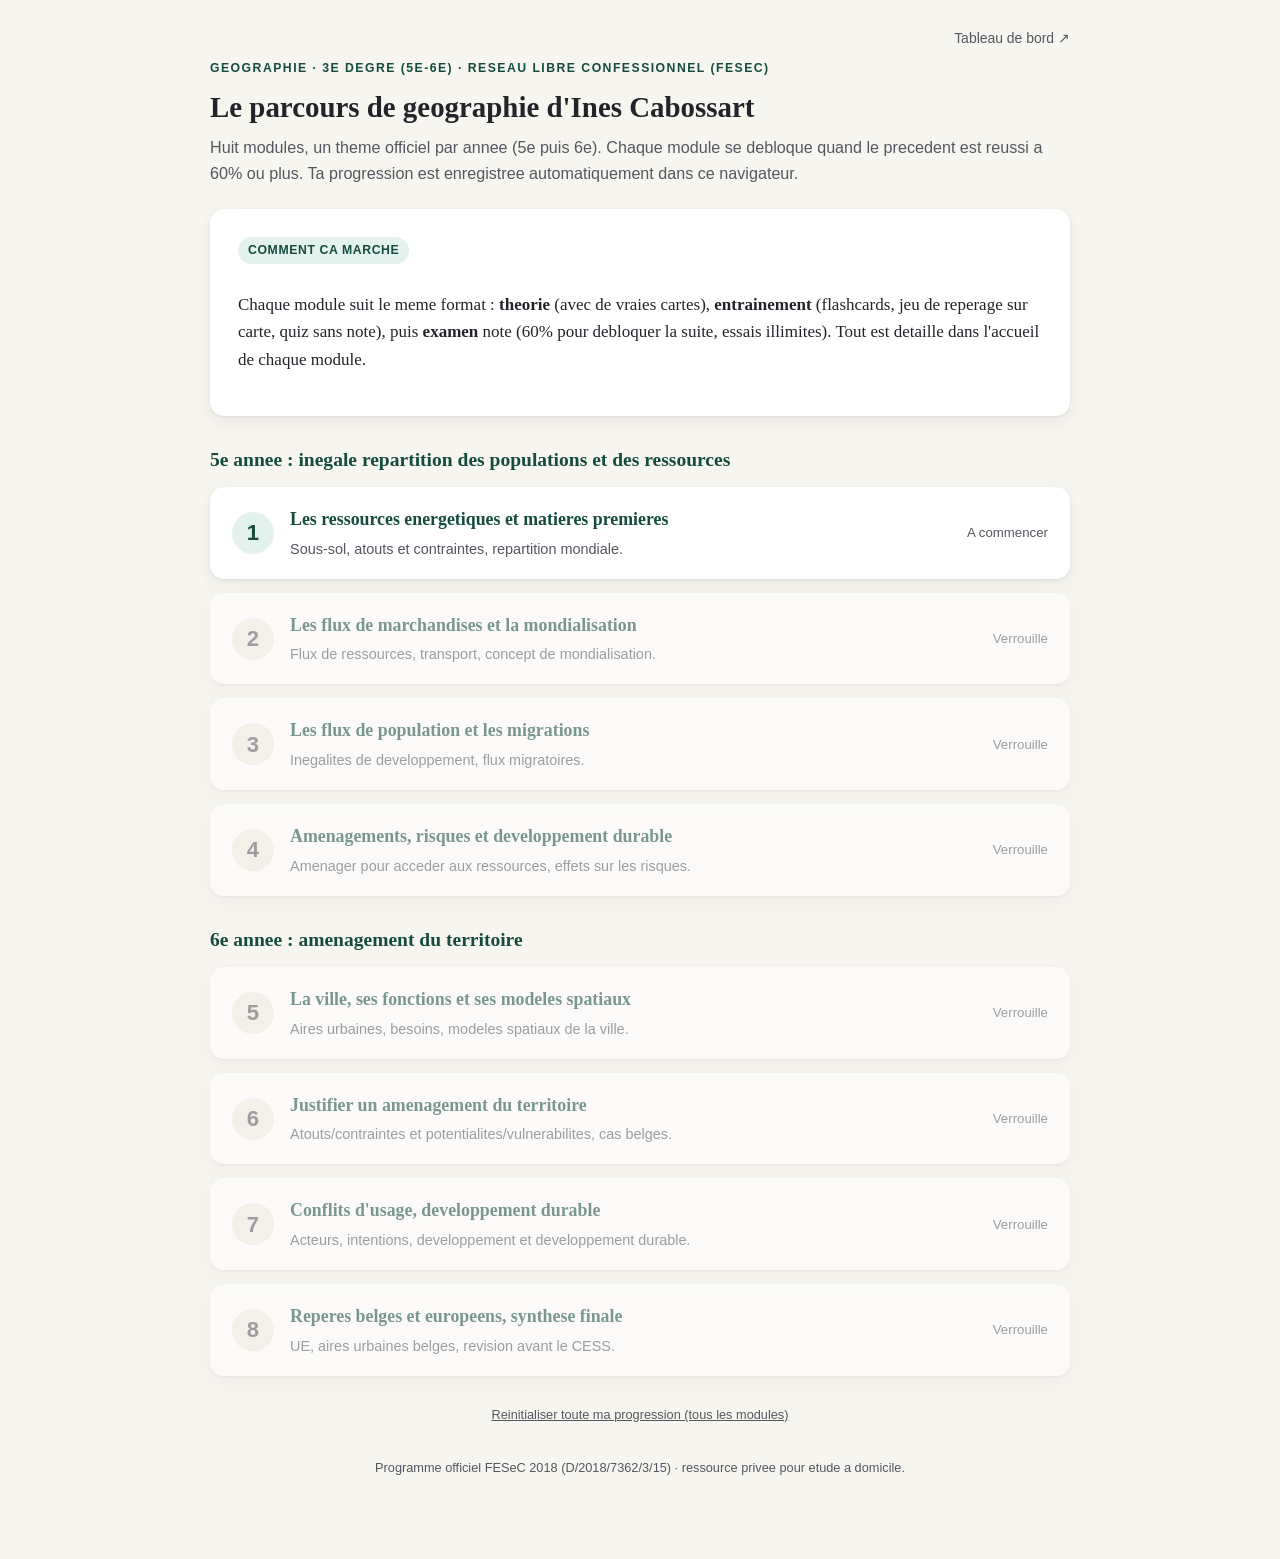
==== commit f8273f8e: "Ajoute un lien retour vers le tableau de bord Sur chaque page de module et sur l'accueil du cours, u" ====
--- a/index.html
+++ b/index.html
@@ -11,6 +11,9 @@
 </head>
 <body>
 <div class="hub-app">
+  <div style="text-align:right;">
+    <a class="hub-link" href="https://portail-ines.pages.dev/" target="_blank" rel="noopener">Tableau de bord &#8599;</a>
+  </div>
   <header class="top">
     <div class="eyebrow">Geographie &middot; 3e degre (5e-6e) &middot; Reseau libre confessionnel (FESeC)</div>
     <h1>Le parcours de geographie d'Ines Cabossart</h1>
--- a/shared/engine.css
+++ b/shared/engine.css
@@ -39,6 +39,8 @@
   margin-bottom: 10px;
 }
 a.hub-link:hover{ text-decoration: underline; }
+.top-nav{ display:flex; justify-content:space-between; align-items:center; flex-wrap:wrap; gap:8px; }
+.top-nav a.hub-link{ margin-bottom: 10px; }
 header.top{
   display:flex;
   flex-direction:column;
@@ -142,6 +144,36 @@
 .theory-nav{ display:flex; justify-content:space-between; align-items:center; margin-top: 24px; font-family:"Helvetica Neue", Arial, sans-serif; }
 .theory-progress{ font-size:0.8rem; color:var(--ink-soft); }
 
+/* ---- bulle d'aide (tuteur IA scope a la section de theorie) ---- */
+.theory-help{ position: fixed; right: 18px; bottom: 18px; z-index: 60; font-family:"Helvetica Neue", Arial, sans-serif; }
+.theory-help-toggle{
+  background: var(--accent); color:#fff; border:none; border-radius: 999px;
+  padding: 12px 18px; font-weight:700; font-size:0.85rem; cursor:pointer;
+  box-shadow: var(--shadow);
+}
+.theory-help-toggle:hover{ background: var(--accent-dark); }
+.theory-help-panel{
+  position:absolute; right:0; bottom: 56px; width: 320px; max-width: calc(100vw - 36px);
+  background: var(--panel); border-radius: var(--radius); box-shadow: var(--shadow);
+  padding: 16px; display:flex; flex-direction:column; gap:10px;
+}
+.theory-help-panel[hidden]{ display:none; }
+.theory-help-head{ display:flex; justify-content:space-between; align-items:center; gap:10px; }
+.theory-help-head strong{ font-size:0.88rem; }
+.theory-help-close{ background:none; border:none; font-size:1.3rem; line-height:1; cursor:pointer; color: var(--ink-soft); padding:0; }
+.theory-help-log{ max-height: 260px; overflow-y:auto; display:flex; flex-direction:column; gap:10px; }
+.theory-help-log:empty{ display:none; }
+.theory-help-q{ align-self:flex-end; background: var(--accent-soft); color: var(--accent-dark); padding:8px 12px; border-radius: 12px 12px 2px 12px; font-size:0.85rem; max-width:88%; }
+.theory-help-a{ align-self:flex-start; display:flex; align-items:flex-start; gap:8px; background:#f0ede4; color:var(--ink); padding:8px 12px; border-radius: 12px 12px 12px 2px; font-size:0.85rem; max-width:88%; white-space:pre-wrap; }
+.theory-help-a.loading{ font-style:italic; color:var(--ink-soft); }
+.theory-help-a.error{ background: var(--danger-soft); color: var(--danger); }
+.theory-help-a-text{ flex:1; }
+.theory-help-speak{ flex-shrink:0; background:none; border:none; cursor:pointer; font-size:0.95rem; line-height:1.3; padding:0; color: var(--accent-dark); }
+.theory-help-speak:hover{ opacity:0.65; }
+.theory-help-input-row{ display:flex; gap:8px; }
+.theory-help-input-row input{ flex:1; min-width:0; font-family:"Helvetica Neue", Arial, sans-serif; padding:8px 10px; border-radius:8px; border:1.5px solid var(--border); font-size:0.85rem; }
+.theory-help-note{ margin:0; font-size:0.7rem; color:var(--ink-soft); text-align:center; }
+
 .question{ border-top: 1px solid var(--border); padding-top: 18px; margin-top: 18px; }
 .question:first-of-type{ border-top:none; margin-top:0; padding-top:0; }
 .q-number{ font-family:"Helvetica Neue", Arial, sans-serif; font-size:0.75rem; font-weight:700; color: var(--accent-dark); text-transform:uppercase; letter-spacing:.05em; }
